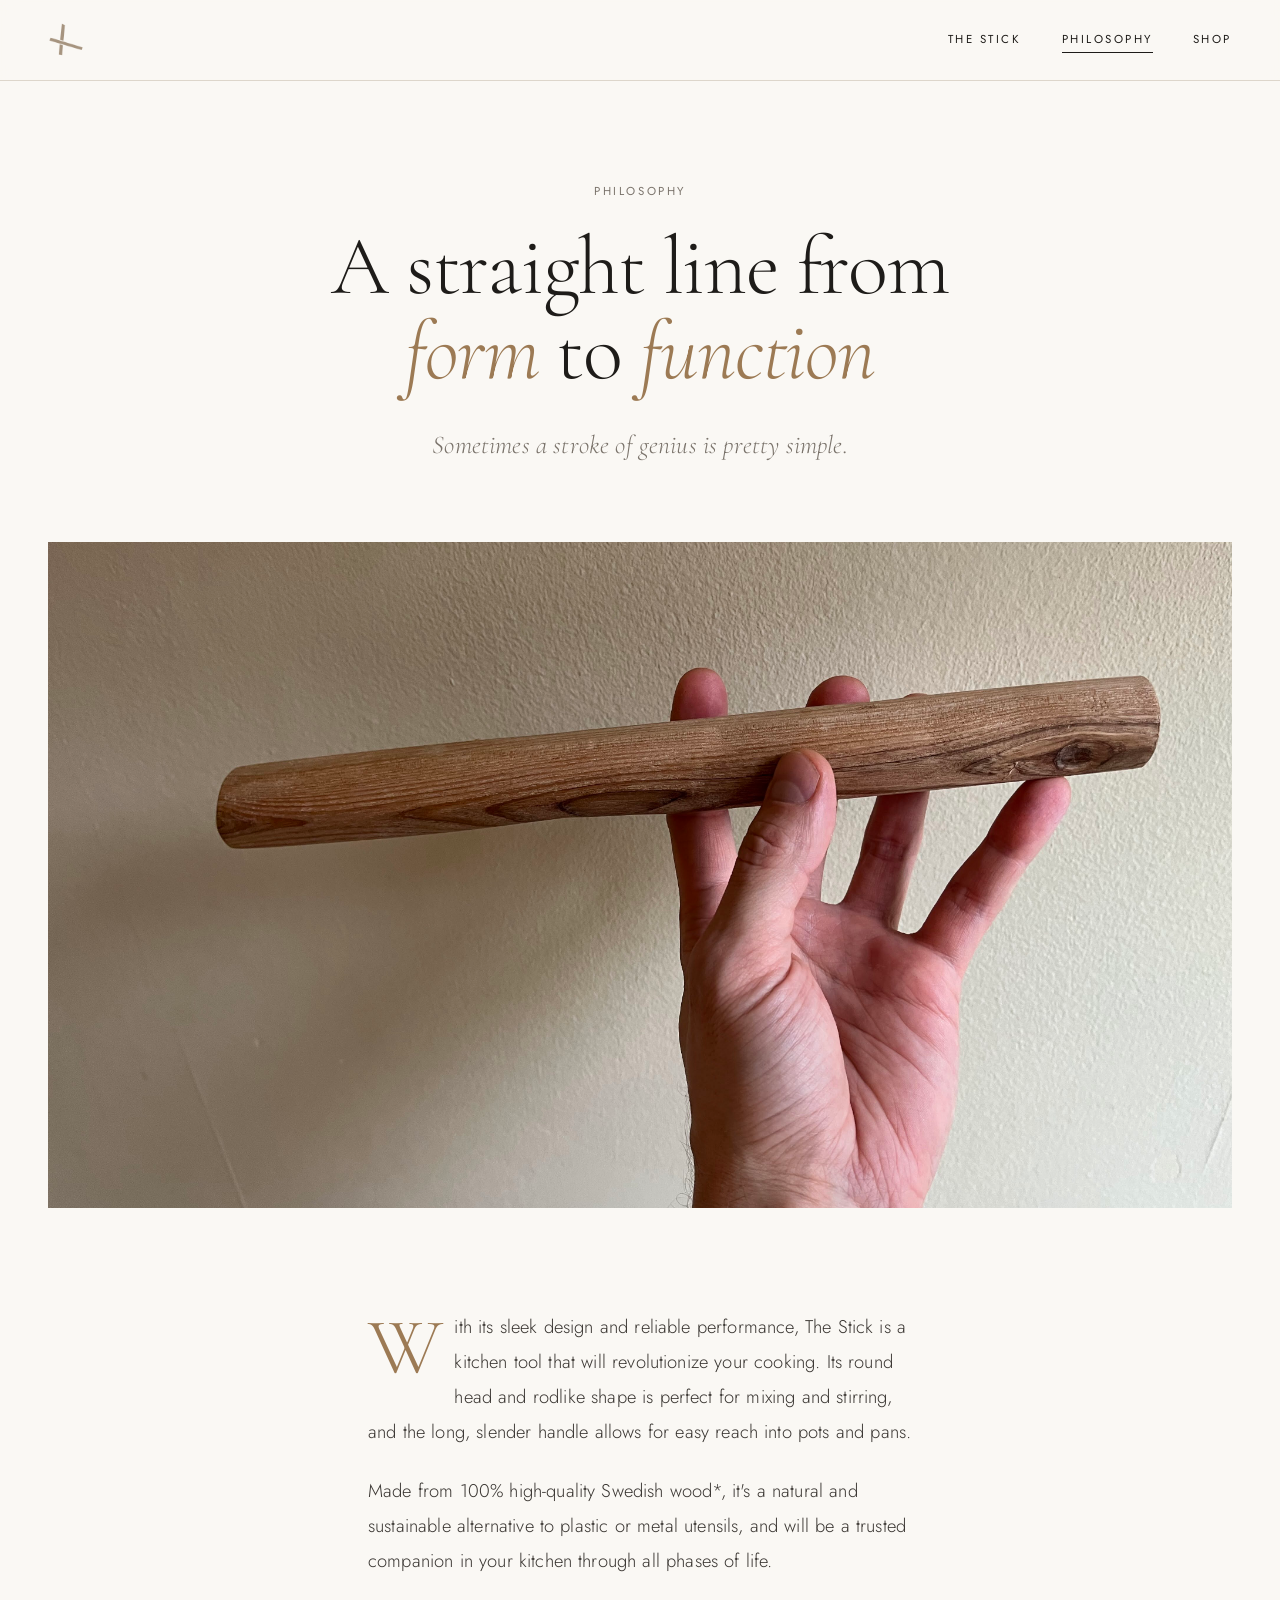
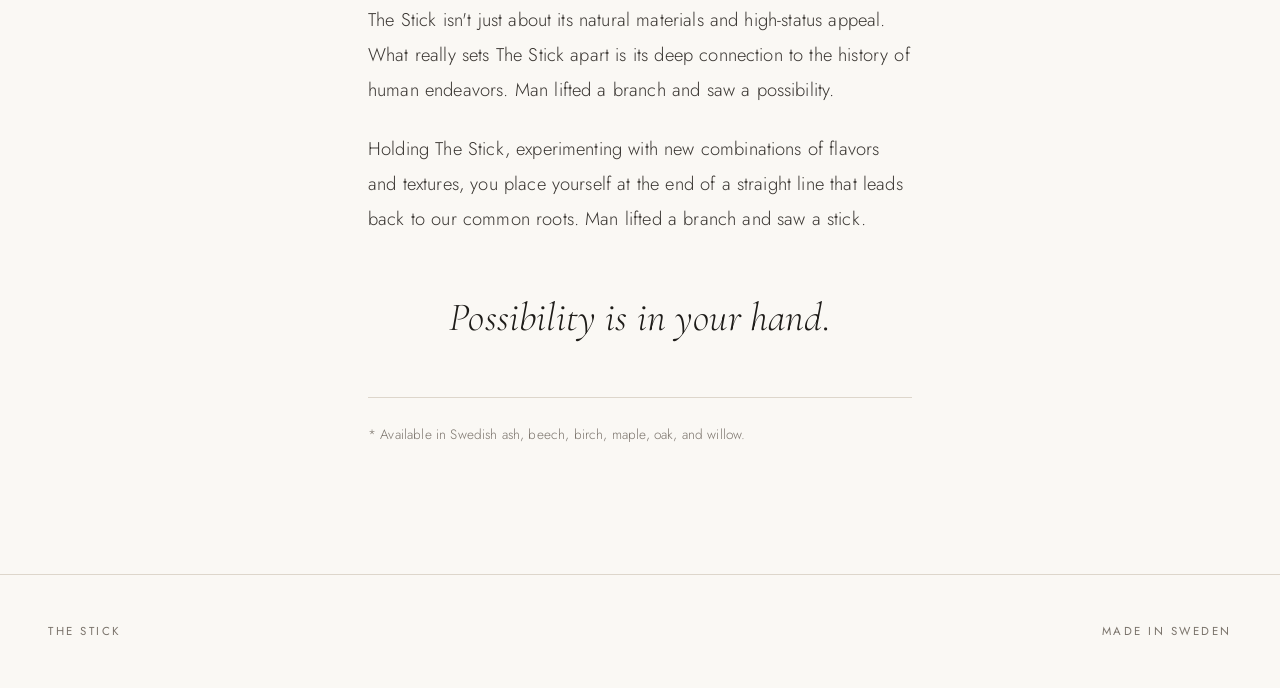
==== philosophy.html @ 69c65712 "Update" ====
<!DOCTYPE html>
<html lang="en">

<head>
    <meta charset="utf-8">
    <title>The Stick - Philosophy</title>
    <link rel="preconnect" href="https://fonts.googleapis.com">
    <link rel="preconnect" href="https://fonts.gstatic.com" crossorigin>
    <link rel="stylesheet"
        href="https://fonts.googleapis.com/css2?family=Cormorant+Garamond:ital,wght@0,300;0,400;1,300;1,400&family=Jost:wght@300;400&display=swap">
    <link rel="stylesheet" href="style.css">
    <link rel="icon" type="image/png" href="img/logo.png" />
</head>

<body class="theme">
    <header class="site-header">
        <div class="wrap">
            <a href="index.html">
                <span class="sr-only">The Stick</span>
                <img src="img/logo.png" alt="">
            </a>
            <nav class="site-nav" aria-label="Global">
                <a href="index.html">The Stick</a>
                <a href="philosophy.html" aria-current="page">Philosophy</a>
                <a href="shop.html">Shop</a>
            </nav>
        </div>
    </header>

    <main>
        <header class="wrap article-head">
            <span class="eyebrow">Philosophy</span>
            <h1 class="display">A straight line from <em>form</em> to <em>function</em></h1>
            <p class="lede">Sometimes a stroke of genius is pretty simple.</p>
        </header>

        <div class="wrap">
            <figure class="article-image">
                <img src="img/IMG_1950.jpg" alt="A hand holding The Stick against a warm plaster wall">
            </figure>
        </div>

        <article class="wrap article">
            <p>With its sleek design and reliable performance, The Stick is a kitchen tool that will revolutionize your
                cooking. Its round head and rodlike shape is perfect for mixing and stirring, and the long, slender
                handle
                allows for easy reach into pots and pans.</p>
            <p>Made from 100% high-quality Swedish wood*, it's a natural and sustainable alternative to plastic or metal
                utensils, and will be a trusted companion in your kitchen through all phases of life.</p>
            <p>The Stick isn't just about its natural materials and high-status appeal. What really sets The Stick apart
                is
                its deep connection to the history of human endeavors. Man lifted a branch and saw a possibility.</p>
            <p>Holding The Stick, experimenting with new combinations of flavors and textures, you place yourself at the
                end
                of a straight line that leads back to our common roots. Man lifted a branch and saw a stick.</p>
            <p class="closing">Possibility is in your hand.</p>
            <p class="footnote">* Available in Swedish ash, beech, birch, maple, oak, and willow.</p>
        </article>
    </main>

    <footer class="site-footer">
        <div class="wrap">
            <span>The Stick</span>
            <span>Made in Sweden</span>
        </div>
    </footer>
</body>

</html>
---- style.css ----
/*! tailwindcss v3.1.8 | MIT License | https://tailwindcss.com*/
*,
:after,
:before {
    border: 0 solid #e5e7eb;
    box-sizing: border-box
}

:after,
:before {
    --tw-content: ""
}

html {
    -webkit-text-size-adjust: 100%;
    font-family: Helvetica Neue, Arial, Noto Sans, sans-serif, Apple Color Emoji, Segoe UI Emoji, Segoe UI Symbol, Noto Color Emoji;
    line-height: 1.5;
    -moz-tab-size: 4;
    -o-tab-size: 4;
    tab-size: 4
}

body {
    line-height: inherit;
    margin: 0
}

hr {
    border-top-width: 1px;
    color: inherit;
    height: 0
}

abbr:where([title]) {
    -webkit-text-decoration: underline dotted;
    text-decoration: underline dotted
}

h1,
h2,
h3,
h4,
h5,
h6 {
    font-size: inherit;
    font-weight: inherit
}

a {
    color: inherit;
    text-decoration: inherit
}

b,
strong {
    font-weight: bolder
}

code,
kbd,
pre,
samp {
    font-family: ui-monospace, SFMono-Regular, Menlo, Monaco, Consolas, Liberation Mono, Courier New, monospace;
    font-size: 1em
}

small {
    font-size: 80%
}

sub,
sup {
    font-size: 75%;
    line-height: 0;
    position: relative;
    vertical-align: initial
}

sub {
    bottom: -.25em
}

sup {
    top: -.5em
}

table {
    border-collapse: collapse;
    border-color: inherit;
    text-indent: 0
}

button,
input,
optgroup,
select,
textarea {
    color: inherit;
    font-family: inherit;
    font-size: 100%;
    font-weight: inherit;
    line-height: inherit;
    margin: 0;
    padding: 0
}

button,
select {
    text-transform: none
}

[type=button],
[type=reset],
[type=submit],
button {
    -webkit-appearance: button;
    background-color: initial;
    background-image: none
}

:-moz-focusring {
    outline: auto
}

:-moz-ui-invalid {
    box-shadow: none
}

progress {
    vertical-align: initial
}

::-webkit-inner-spin-button,
::-webkit-outer-spin-button {
    height: auto
}

[type=search] {
    -webkit-appearance: textfield;
    outline-offset: -2px
}

::-webkit-search-decoration {
    -webkit-appearance: none
}

::-webkit-file-upload-button {
    -webkit-appearance: button;
    font: inherit
}

summary {
    display: list-item
}

blockquote,
dd,
dl,
figure,
h1,
h2,
h3,
h4,
h5,
h6,
hr,
p,
pre {
    margin: 0
}

fieldset {
    margin: 0
}

fieldset,
legend {
    padding: 0
}

menu,
ol,
ul {
    list-style: none;
    margin: 0;
    padding: 0
}

textarea {
    resize: vertical
}

input::-moz-placeholder,
textarea::-moz-placeholder {
    color: #9ca3af;
    opacity: 1
}

input::placeholder,
textarea::placeholder {
    color: #9ca3af;
    opacity: 1
}

[role=button],
button {
    cursor: pointer
}

:disabled {
    cursor: default
}

audio,
canvas,
embed,
iframe,
img,
object,
svg,
video {
    display: block;
    vertical-align: middle
}

img,
video {
    height: auto;
    max-width: 100%
}

[multiple],
[type=date],
[type=datetime-local],
[type=email],
[type=month],
[type=number],
[type=password],
[type=search],
[type=tel],
[type=text],
[type=time],
[type=url],
[type=week],
select,
textarea {
    --tw-shadow: 0 0 #0000;
    -webkit-appearance: none;
    -moz-appearance: none;
    appearance: none;
    background-color: #fff;
    border-color: #6b7280;
    border-radius: 0;
    border-width: 1px;
    font-size: 1rem;
    line-height: 1.5rem;
    padding: .5rem .75rem
}

[multiple]:focus,
[type=date]:focus,
[type=datetime-local]:focus,
[type=email]:focus,
[type=month]:focus,
[type=number]:focus,
[type=password]:focus,
[type=search]:focus,
[type=tel]:focus,
[type=text]:focus,
[type=time]:focus,
[type=url]:focus,
[type=week]:focus,
select:focus,
textarea:focus {
    --tw-ring-inset: var(--tw-empty,
            /*!*/
            /*!*/
        );
    --tw-ring-offset-width: 0px;
    --tw-ring-offset-color: #fff;
    --tw-ring-color: #2563eb;
    --tw-ring-offset-shadow: var(--tw-ring-inset) 0 0 0 var(--tw-ring-offset-width) var(--tw-ring-offset-color);
    --tw-ring-shadow: var(--tw-ring-inset) 0 0 0 calc(1px + var(--tw-ring-offset-width)) var(--tw-ring-color);
    border-color: #2563eb;
    box-shadow: var(--tw-ring-offset-shadow), var(--tw-ring-shadow), var(--tw-shadow);
    outline: 2px solid transparent;
    outline-offset: 2px
}

input::-moz-placeholder,
textarea::-moz-placeholder {
    color: #6b7280;
    opacity: 1
}

input::placeholder,
textarea::placeholder {
    color: #6b7280;
    opacity: 1
}

::-webkit-datetime-edit-fields-wrapper {
    padding: 0
}

::-webkit-date-and-time-value {
    min-height: 1.5em
}

::-webkit-datetime-edit,
::-webkit-datetime-edit-day-field,
::-webkit-datetime-edit-hour-field,
::-webkit-datetime-edit-meridiem-field,
::-webkit-datetime-edit-millisecond-field,
::-webkit-datetime-edit-minute-field,
::-webkit-datetime-edit-month-field,
::-webkit-datetime-edit-second-field,
::-webkit-datetime-edit-year-field {
    padding-bottom: 0;
    padding-top: 0
}

select {
    color-adjust: exact;
    background-image: url("data:image/svg+xml;charset=utf-8,%3Csvg xmlns='http://www.w3.org/2000/svg' fill='none' viewBox='0 0 20 20'%3E%3Cpath stroke='%236b7280' stroke-linecap='round' stroke-linejoin='round' stroke-width='1.5' d='m6 8 4 4 4-4'/%3E%3C/svg%3E");
    background-position: right .5rem center;
    background-repeat: no-repeat;
    background-size: 1.5em 1.5em;
    padding-right: 2.5rem;
    -webkit-print-color-adjust: exact;
    print-color-adjust: exact
}

[multiple] {
    color-adjust: unset;
    background-image: none;
    background-position: 0 0;
    background-repeat: unset;
    background-size: initial;
    padding-right: .75rem;
    -webkit-print-color-adjust: unset;
    print-color-adjust: unset
}

[type=checkbox],
[type=radio] {
    color-adjust: exact;
    --tw-shadow: 0 0 #0000;
    -webkit-appearance: none;
    -moz-appearance: none;
    appearance: none;
    background-color: #fff;
    background-origin: border-box;
    border-color: #6b7280;
    border-width: 1px;
    color: #2563eb;
    display: inline-block;
    flex-shrink: 0;
    height: 1rem;
    padding: 0;
    -webkit-print-color-adjust: exact;
    print-color-adjust: exact;
    -webkit-user-select: none;
    -moz-user-select: none;
    user-select: none;
    vertical-align: middle;
    width: 1rem
}

[type=checkbox] {
    border-radius: 0
}

[type=radio] {
    border-radius: 100%
}

[type=checkbox]:focus,
[type=radio]:focus {
    --tw-ring-inset: var(--tw-empty,
            /*!*/
            /*!*/
        );
    --tw-ring-offset-width: 2px;
    --tw-ring-offset-color: #fff;
    --tw-ring-color: #2563eb;
    --tw-ring-offset-shadow: var(--tw-ring-inset) 0 0 0 var(--tw-ring-offset-width) var(--tw-ring-offset-color);
    --tw-ring-shadow: var(--tw-ring-inset) 0 0 0 calc(2px + var(--tw-ring-offset-width)) var(--tw-ring-color);
    box-shadow: var(--tw-ring-offset-shadow), var(--tw-ring-shadow), var(--tw-shadow);
    outline: 2px solid transparent;
    outline-offset: 2px
}

[type=checkbox]:checked,
[type=radio]:checked {
    background-color: currentColor;
    background-position: 50%;
    background-repeat: no-repeat;
    background-size: 100% 100%;
    border-color: transparent
}

[type=checkbox]:checked {
    background-image: url("data:image/svg+xml;charset=utf-8,%3Csvg viewBox='0 0 16 16' fill='%23fff' xmlns='http://www.w3.org/2000/svg'%3E%3Cpath d='M12.207 4.793a1 1 0 0 1 0 1.414l-5 5a1 1 0 0 1-1.414 0l-2-2a1 1 0 0 1 1.414-1.414L6.5 9.086l4.293-4.293a1 1 0 0 1 1.414 0z'/%3E%3C/svg%3E")
}

[type=radio]:checked {
    background-image: url("data:image/svg+xml;charset=utf-8,%3Csvg viewBox='0 0 16 16' fill='%23fff' xmlns='http://www.w3.org/2000/svg'%3E%3Ccircle cx='8' cy='8' r='3'/%3E%3C/svg%3E")
}

[type=checkbox]:checked:focus,
[type=checkbox]:checked:hover,
[type=checkbox]:indeterminate,
[type=radio]:checked:focus,
[type=radio]:checked:hover {
    background-color: currentColor;
    border-color: transparent
}

[type=checkbox]:indeterminate {
    background-image: url("data:image/svg+xml;charset=utf-8,%3Csvg xmlns='http://www.w3.org/2000/svg' fill='none' viewBox='0 0 16 16'%3E%3Cpath stroke='%23fff' stroke-linecap='round' stroke-linejoin='round' stroke-width='2' d='M4 8h8'/%3E%3C/svg%3E");
    background-position: 50%;
    background-repeat: no-repeat;
    background-size: 100% 100%
}

[type=checkbox]:indeterminate:focus,
[type=checkbox]:indeterminate:hover {
    background-color: currentColor;
    border-color: transparent
}

[type=file] {
    background: unset;
    border-color: inherit;
    border-radius: 0;
    border-width: 0;
    font-size: unset;
    line-height: inherit;
    padding: 0
}

[type=file]:focus {
    outline: 1px solid ButtonText;
    outline: 1px auto -webkit-focus-ring-color
}

*,
:after,
:before {
    --tw-border-spacing-x: 0;
    --tw-border-spacing-y: 0;
    --tw-translate-x: 0;
    --tw-translate-y: 0;
    --tw-rotate: 0;
    --tw-skew-x: 0;
    --tw-skew-y: 0;
    --tw-scale-x: 1;
    --tw-scale-y: 1;
    --tw-pan-x: ;
    --tw-pan-y: ;
    --tw-pinch-zoom: ;
    --tw-scroll-snap-strictness: proximity;
    --tw-ordinal: ;
    --tw-slashed-zero: ;
    --tw-numeric-figure: ;
    --tw-numeric-spacing: ;
    --tw-numeric-fraction: ;
    --tw-ring-inset: ;
    --tw-ring-offset-width: 0px;
    --tw-ring-offset-color: #fff;
    --tw-ring-color: rgba(59, 130, 246, .5);
    --tw-ring-offset-shadow: 0 0 #0000;
    --tw-ring-shadow: 0 0 #0000;
    --tw-shadow: 0 0 #0000;
    --tw-shadow-colored: 0 0 #0000;
    --tw-blur: ;
    --tw-brightness: ;
    --tw-contrast: ;
    --tw-grayscale: ;
    --tw-hue-rotate: ;
    --tw-invert: ;
    --tw-saturate: ;
    --tw-sepia: ;
    --tw-drop-shadow: ;
    --tw-backdrop-blur: ;
    --tw-backdrop-brightness: ;
    --tw-backdrop-contrast: ;
    --tw-backdrop-grayscale: ;
    --tw-backdrop-hue-rotate: ;
    --tw-backdrop-invert: ;
    --tw-backdrop-opacity: ;
    --tw-backdrop-saturate: ;
    --tw-backdrop-sepia:
}

::-webkit-backdrop {
    --tw-border-spacing-x: 0;
    --tw-border-spacing-y: 0;
    --tw-translate-x: 0;
    --tw-translate-y: 0;
    --tw-rotate: 0;
    --tw-skew-x: 0;
    --tw-skew-y: 0;
    --tw-scale-x: 1;
    --tw-scale-y: 1;
    --tw-pan-x: ;
    --tw-pan-y: ;
    --tw-pinch-zoom: ;
    --tw-scroll-snap-strictness: proximity;
    --tw-ordinal: ;
    --tw-slashed-zero: ;
    --tw-numeric-figure: ;
    --tw-numeric-spacing: ;
    --tw-numeric-fraction: ;
    --tw-ring-inset: ;
    --tw-ring-offset-width: 0px;
    --tw-ring-offset-color: #fff;
    --tw-ring-color: rgba(59, 130, 246, .5);
    --tw-ring-offset-shadow: 0 0 #0000;
    --tw-ring-shadow: 0 0 #0000;
    --tw-shadow: 0 0 #0000;
    --tw-shadow-colored: 0 0 #0000;
    --tw-blur: ;
    --tw-brightness: ;
    --tw-contrast: ;
    --tw-grayscale: ;
    --tw-hue-rotate: ;
    --tw-invert: ;
    --tw-saturate: ;
    --tw-sepia: ;
    --tw-drop-shadow: ;
    --tw-backdrop-blur: ;
    --tw-backdrop-brightness: ;
    --tw-backdrop-contrast: ;
    --tw-backdrop-grayscale: ;
    --tw-backdrop-hue-rotate: ;
    --tw-backdrop-invert: ;
    --tw-backdrop-opacity: ;
    --tw-backdrop-saturate: ;
    --tw-backdrop-sepia:
}

::backdrop {
    --tw-border-spacing-x: 0;
    --tw-border-spacing-y: 0;
    --tw-translate-x: 0;
    --tw-translate-y: 0;
    --tw-rotate: 0;
    --tw-skew-x: 0;
    --tw-skew-y: 0;
    --tw-scale-x: 1;
    --tw-scale-y: 1;
    --tw-pan-x: ;
    --tw-pan-y: ;
    --tw-pinch-zoom: ;
    --tw-scroll-snap-strictness: proximity;
    --tw-ordinal: ;
    --tw-slashed-zero: ;
    --tw-numeric-figure: ;
    --tw-numeric-spacing: ;
    --tw-numeric-fraction: ;
    --tw-ring-inset: ;
    --tw-ring-offset-width: 0px;
    --tw-ring-offset-color: #fff;
    --tw-ring-color: rgba(59, 130, 246, .5);
    --tw-ring-offset-shadow: 0 0 #0000;
    --tw-ring-shadow: 0 0 #0000;
    --tw-shadow: 0 0 #0000;
    --tw-shadow-colored: 0 0 #0000;
    --tw-blur: ;
    --tw-brightness: ;
    --tw-contrast: ;
    --tw-grayscale: ;
    --tw-hue-rotate: ;
    --tw-invert: ;
    --tw-saturate: ;
    --tw-sepia: ;
    --tw-drop-shadow: ;
    --tw-backdrop-blur: ;
    --tw-backdrop-brightness: ;
    --tw-backdrop-contrast: ;
    --tw-backdrop-grayscale: ;
    --tw-backdrop-hue-rotate: ;
    --tw-backdrop-invert: ;
    --tw-backdrop-opacity: ;
    --tw-backdrop-saturate: ;
    --tw-backdrop-sepia:
}

.container {
    width: 100%
}

@media (min-width:640px) {
    .container {
        max-width: 640px
    }
}

@media (min-width:768px) {
    .container {
        max-width: 768px
    }
}

@media (min-width:1024px) {
    .container {
        max-width: 1024px
    }
}

@media (min-width:1280px) {
    .container {
        max-width: 1280px
    }
}

@media (min-width:1536px) {
    .container {
        max-width: 1536px
    }
}

.sr-only {
    clip: rect(0, 0, 0, 0);
    border-width: 0;
    height: 1px;
    margin: -1px;
    overflow: hidden;
    padding: 0;
    position: absolute;
    white-space: nowrap;
    width: 1px
}

.static {
    position: static
}

.fixed {
    position: fixed
}

.absolute {
    position: absolute
}

.relative {
    position: relative
}

.inset-0 {
    bottom: 0;
    left: 0;
    right: 0;
    top: 0
}

.top-6 {
    top: 1.5rem
}

.right-5 {
    right: 1.25rem
}

.top-2 {
    top: .5rem
}

.right-2 {
    right: .5rem
}

.right-1 {
    right: .25rem
}

.top-0 {
    top: 0
}

.-left-4 {
    left: -1rem
}

.-right-4 {
    right: -1rem
}

.z-50 {
    z-index: 50
}

.-m-3 {
    margin: -.75rem
}

.-my-4 {
    margin-bottom: -1rem;
    margin-top: -1rem
}

.mx-auto {
    margin-left: auto;
    margin-right: auto
}

.mt-2 {
    margin-top: .5rem
}

.ml-6 {
    margin-left: 1.5rem
}

.mb-4 {
    margin-bottom: 1rem
}

.mt-10 {
    margin-top: 2.5rem
}

.ml-2 {
    margin-left: .5rem
}

.mt-1 {
    margin-top: .25rem
}

.mt-3 {
    margin-top: .75rem
}

.mt-0\.5 {
    margin-top: .125rem
}

.mt-0 {
    margin-top: 0
}

.mt-11 {
    margin-top: 2.75rem
}

.ml-4 {
    margin-left: 1rem
}

.mt-14 {
    margin-top: 3.5rem
}

.mt-16 {
    margin-top: 4rem
}

.ml-1 {
    margin-left: .25rem
}

.ml-10 {
    margin-left: 2.5rem
}

.mt-4 {
    margin-top: 1rem
}

.mt-12 {
    margin-top: 3rem
}

.-mb-16 {
    margin-bottom: -4rem
}

.block {
    display: block
}

.inline {
    display: inline
}

.flex {
    display: flex
}

.table {
    display: table
}

.contents {
    display: contents
}

.hidden {
    display: none
}

.h-5 {
    height: 1.25rem
}

.h-4 {
    height: 1rem
}

.h-full {
    height: 100%
}

.h-3 {
    height: .75rem
}

.h-6 {
    height: 1.5rem
}

.h-8 {
    height: 2rem
}

.min-h-full {
    min-height: 100%
}

.min-h-\[6rem\] {
    min-height: 6rem
}

.min-h-screen {
    min-height: 100vh
}

.w-full {
    width: 100%
}

.w-5 {
    width: 1.25rem
}

.w-80 {
    width: 20rem
}

.w-4 {
    width: 1rem
}

.w-\[40rem\] {
    width: 40rem
}

.w-14 {
    width: 3.5rem
}

.w-1\/4 {
    width: 25%
}

.w-3 {
    width: .75rem
}

.w-auto {
    width: auto
}

.min-w-0 {
    min-width: 0
}

.max-w-3xl {
    max-width: 48rem
}

.max-w-2xl {
    max-width: 42rem
}

.max-w-7xl {
    max-width: 80rem
}

.max-w-md {
    max-width: 28rem
}

.flex-none {
    flex: none
}

.flex-1 {
    flex: 1 1 0%
}

.translate-y-4 {
    --tw-translate-y: 1rem
}

.translate-y-0,
.translate-y-4 {
    transform: translate(var(--tw-translate-x), var(--tw-translate-y)) rotate(var(--tw-rotate)) skewX(var(--tw-skew-x)) skewY(var(--tw-skew-y)) scaleX(var(--tw-scale-x)) scaleY(var(--tw-scale-y))
}

.translate-y-0 {
    --tw-translate-y: 0px
}

.transform {
    transform: translate(var(--tw-translate-x), var(--tw-translate-y)) rotate(var(--tw-rotate)) skewX(var(--tw-skew-x)) skewY(var(--tw-skew-y)) scaleX(var(--tw-scale-x)) scaleY(var(--tw-scale-y))
}

@-webkit-keyframes spin {
    to {
        transform: rotate(1turn)
    }
}

@keyframes spin {
    to {
        transform: rotate(1turn)
    }
}

.animate-spin {
    -webkit-animation: spin 1s linear infinite;
    animation: spin 1s linear infinite
}

.flex-col {
    flex-direction: column
}

.items-center {
    align-items: center
}

.justify-center {
    justify-content: center
}

.justify-between {
    justify-content: space-between
}

.gap-5 {
    gap: 1.25rem
}

.gap-1\.5 {
    gap: .375rem
}

.gap-1 {
    gap: .25rem
}

.gap-6 {
    gap: 1.5rem
}

.gap-4 {
    gap: 1rem
}

.gap-3 {
    gap: .75rem
}

.gap-2 {
    gap: .5rem
}

.space-y-8>:not([hidden])~:not([hidden]) {
    --tw-space-y-reverse: 0;
    margin-bottom: calc(2rem*var(--tw-space-y-reverse));
    margin-top: calc(2rem*(1 - var(--tw-space-y-reverse)))
}

.space-x-8>:not([hidden])~:not([hidden]) {
    --tw-space-x-reverse: 0;
    margin-left: calc(2rem*(1 - var(--tw-space-x-reverse)));
    margin-right: calc(2rem*var(--tw-space-x-reverse))
}

.divide-y>:not([hidden])~:not([hidden]) {
    --tw-divide-y-reverse: 0;
    border-bottom-width: calc(1px*var(--tw-divide-y-reverse));
    border-top-width: calc(1px*(1 - var(--tw-divide-y-reverse)))
}

.divide-zinc-100>:not([hidden])~:not([hidden]) {
    --tw-divide-opacity: 1;
    border-color: rgb(244 244 245/var(--tw-divide-opacity))
}

.overflow-hidden {
    overflow: hidden
}

.overflow-y-auto {
    overflow-y: auto
}

.whitespace-nowrap {
    white-space: nowrap
}

.rounded-2xl {
    border-radius: 1rem
}

.rounded-lg {
    border-radius: .5rem
}

.rounded {
    border-radius: .25rem
}

.rounded-md {
    border-radius: .375rem
}

.rounded-full {
    border-radius: 9999px
}

.border {
    border-width: 1px
}

.border-0 {
    border-width: 0
}

.border-t {
    border-top-width: 1px
}

.border-b {
    border-bottom-width: 1px
}

.border-zinc-300 {
    --tw-border-opacity: 1;
    border-color: rgb(212 212 216/var(--tw-border-opacity))
}

.border-gray-300 {
    --tw-border-opacity: 1;
    border-color: rgb(209 213 219/var(--tw-border-opacity))
}

.border-rose-400 {
    --tw-border-opacity: 1;
    border-color: rgb(251 113 133/var(--tw-border-opacity))
}

.border-zinc-200 {
    --tw-border-opacity: 1;
    border-color: rgb(228 228 231/var(--tw-border-opacity))
}

.border-zinc-100 {
    --tw-border-opacity: 1;
    border-color: rgb(244 244 245/var(--tw-border-opacity))
}

.bg-zinc-50\/90 {
    background-color: hsla(0, 0%, 98%, .9)
}

.bg-white {
    --tw-bg-opacity: 1;
    background-color: rgb(255 255 255/var(--tw-bg-opacity))
}

.bg-emerald-50 {
    --tw-bg-opacity: 1;
    background-color: rgb(215 203 205/var(--tw-bg-opacity))
}

.bg-rose-50 {
    --tw-bg-opacity: 1;
    background-color: rgb(235 220 220/var(--tw-bg-opacity))
}

.bg-rose-50 {
    --tw-bg-opacity: 1;
    background-color: rgb(245 230 230/var(--tw-bg-opacity))
}

.bg-zinc-900 {
    --tw-bg-opacity: 1;
    background-color: rgb(24 24 27/var(--tw-bg-opacity))
}

.bg-brand\/5 {
    background-color: rgba(253, 79, 0, .05)
}

.bg-gray-900 {
    --tw-bg-opacity: 1;
    background-color: rgb(17 24 39/var(--tw-bg-opacity))
}

.bg-indigo-500 {
    --tw-bg-opacity: 1;
    background-color: rgb(99 102 241/var(--tw-bg-opacity))
}

.fill-cyan-900 {
    fill: #164e63
}

.fill-rose-900 {
    fill: #881337
}

.fill-rose-500 {
    fill: #f43f5e
}

.stroke-current {
    stroke: currentColor
}

.p-4 {
    padding: 1rem
}

.p-14 {
    padding: 3.5rem
}

.p-3 {
    padding: .75rem
}

.p-2 {
    padding: .5rem
}

.p-0 {
    padding: 0
}

.py-2 {
    padding-bottom: .5rem;
    padding-top: .5rem
}

.px-3 {
    padding-left: .75rem;
    padding-right: .75rem
}

.py-\[7px\] {
    padding-bottom: 7px;
    padding-top: 7px
}

.px-\[11px\] {
    padding-left: 11px;
    padding-right: 11px
}

.px-4 {
    padding-left: 1rem;
    padding-right: 1rem
}

.py-4 {
    padding-bottom: 1rem;
    padding-top: 1rem
}

.py-3 {
    padding-bottom: .75rem;
    padding-top: .75rem
}

.px-2 {
    padding-left: .5rem;
    padding-right: .5rem
}

.py-10 {
    padding-bottom: 2.5rem;
    padding-top: 2.5rem
}

.pb-4 {
    padding-bottom: 1rem
}

.pr-6 {
    padding-right: 1.5rem
}

.pt-6 {
    padding-top: 1.5rem
}

.pt-10 {
    padding-top: 2.5rem
}

.text-left {
    text-align: left
}

.text-right {
    text-align: right
}

.text-lg {
    font-size: 1.125rem;
    line-height: 1.75rem
}

.text-sm {
    font-size: .875rem;
    line-height: 1.25rem
}

.text-\[0\.8125rem\] {
    font-size: .8125rem
}

.text-base {
    font-size: 1rem;
    line-height: 1.5rem
}

.text-4xl {
    font-size: 2.25rem;
    line-height: 2.5rem
}

.font-semibold {
    font-weight: 600
}

.font-normal {
    font-weight: 400
}

.font-medium {
    font-weight: 500
}

.font-bold {
    font-weight: 700
}

.leading-8 {
    line-height: 2rem
}

.leading-6 {
    line-height: 1.5rem
}

.leading-5 {
    line-height: 1.25rem
}

.tracking-tight {
    letter-spacing: -.025em
}

.text-zinc-800 {
    --tw-text-opacity: 1;
    color: rgb(39 39 42/var(--tw-text-opacity))
}

.text-zinc-600 {
    --tw-text-opacity: 1;
    color: rgb(82 82 91/var(--tw-text-opacity))
}

.text-zinc-900 {
    --tw-text-opacity: 1;
    color: rgb(24 24 27/var(--tw-text-opacity))
}

.text-emerald-800 {
    --tw-text-opacity: 1;
    color: rgb(6 95 70/var(--tw-text-opacity))
}

.text-rose-900 {
    --tw-text-opacity: 1;
    color: rgb(136 19 55/var(--tw-text-opacity))
}

.text-white {
    --tw-text-opacity: 1;
    color: rgb(255 255 255/var(--tw-text-opacity))
}

.text-rose-600 {
    --tw-text-opacity: 1;
    color: rgb(225 29 72/var(--tw-text-opacity))
}

.text-zinc-500 {
    --tw-text-opacity: 1;
    color: rgb(143 143 162/var(--tw-text-opacity))
}

.text-zinc-700 {
    --tw-text-opacity: 1;
    color: rgb(63 63 70/var(--tw-text-opacity))
}

.text-brand {
    --tw-text-opacity: 1;
    color: rgb(253 79 0/var(--tw-text-opacity))
}

.text-gray-500 {
    --tw-text-opacity: 1;
    color: rgb(107 114 128/var(--tw-text-opacity))
}

.text-indigo-400 {
    --tw-text-opacity: 1;
    color: rgb(129 140 248/var(--tw-text-opacity))
}

.text-gray-300 {
    --tw-text-opacity: 1;
    color: rgb(209 213 219/var(--tw-text-opacity))
}

.text-gray-900 {
    --tw-text-opacity: 1;
    color: rgb(17 24 39/var(--tw-text-opacity))
}

.placeholder-gray-500::-moz-placeholder {
    --tw-placeholder-opacity: 1;
    color: rgb(107 114 128/var(--tw-placeholder-opacity))
}

.placeholder-gray-500::placeholder {
    --tw-placeholder-opacity: 1;
    color: rgb(107 114 128/var(--tw-placeholder-opacity))
}

.opacity-20 {
    opacity: .2
}

.opacity-40 {
    opacity: .4
}

.opacity-0 {
    opacity: 0
}

.opacity-100 {
    opacity: 1
}

.shadow-lg {
    --tw-shadow: 0 10px 15px -3px rgba(0, 0, 0, .1), 0 4px 6px -4px rgba(0, 0, 0, .1);
    --tw-shadow-colored: 0 10px 15px -3px var(--tw-shadow-color), 0 4px 6px -4px var(--tw-shadow-color)
}

.shadow-lg,
.shadow-md {
    box-shadow: var(--tw-ring-offset-shadow, 0 0 #0000), var(--tw-ring-shadow, 0 0 #0000), var(--tw-shadow)
}

.shadow-md {
    --tw-shadow: 0 4px 6px -1px rgba(0, 0, 0, .1), 0 2px 4px -2px rgba(0, 0, 0, .1);
    --tw-shadow-colored: 0 4px 6px -1px var(--tw-shadow-color), 0 2px 4px -2px var(--tw-shadow-color)
}

.shadow-sm {
    --tw-shadow: 0 1px 2px 0 rgba(0, 0, 0, .05);
    --tw-shadow-colored: 0 1px 2px 0 var(--tw-shadow-color)
}

.shadow,
.shadow-sm {
    box-shadow: var(--tw-ring-offset-shadow, 0 0 #0000), var(--tw-ring-shadow, 0 0 #0000), var(--tw-shadow)
}

.shadow {
    --tw-shadow: 0 1px 3px 0 rgba(0, 0, 0, .1), 0 1px 2px -1px rgba(0, 0, 0, .1);
    --tw-shadow-colored: 0 1px 3px 0 var(--tw-shadow-color), 0 1px 2px -1px var(--tw-shadow-color)
}

.shadow-zinc-700\/10 {
    --tw-shadow-color: rgba(63, 63, 70, .1);
    --tw-shadow: var(--tw-shadow-colored)
}

.shadow-zinc-900\/5 {
    --tw-shadow-color: rgba(24, 24, 27, .05);
    --tw-shadow: var(--tw-shadow-colored)
}

.ring-1 {
    --tw-ring-offset-shadow: var(--tw-ring-inset) 0 0 0 var(--tw-ring-offset-width) var(--tw-ring-offset-color);
    --tw-ring-shadow: var(--tw-ring-inset) 0 0 0 calc(1px + var(--tw-ring-offset-width)) var(--tw-ring-color);
    box-shadow: var(--tw-ring-offset-shadow), var(--tw-ring-shadow), var(--tw-shadow, 0 0 #0000)
}

.ring-zinc-700\/10 {
    --tw-ring-color: rgba(63, 63, 70, .1)
}

.ring-emerald-500 {
    --tw-ring-opacity: 1;
    --tw-ring-color: rgb(16 185 129/var(--tw-ring-opacity))
}

.ring-rose-500 {
    --tw-ring-opacity: 1;
    --tw-ring-color: rgb(244 63 94/var(--tw-ring-opacity))
}

.filter {
    filter: var(--tw-blur) var(--tw-brightness) var(--tw-contrast) var(--tw-grayscale) var(--tw-hue-rotate) var(--tw-invert) var(--tw-saturate) var(--tw-sepia) var(--tw-drop-shadow)
}

.transition-opacity {
    transition-duration: .15s;
    transition-property: opacity;
    transition-timing-function: cubic-bezier(.4, 0, .2, 1)
}

.transition {
    transition-duration: .15s;
    transition-property: color, background-color, border-color, fill, stroke, opacity, box-shadow, transform, filter, -webkit-text-decoration-color, -webkit-backdrop-filter;
    transition-property: color, background-color, border-color, text-decoration-color, fill, stroke, opacity, box-shadow, transform, filter, backdrop-filter;
    transition-property: color, background-color, border-color, text-decoration-color, fill, stroke, opacity, box-shadow, transform, filter, backdrop-filter, -webkit-text-decoration-color, -webkit-backdrop-filter;
    transition-timing-function: cubic-bezier(.4, 0, .2, 1)
}

.transition-all {
    transition-duration: .15s;
    transition-property: all;
    transition-timing-function: cubic-bezier(.4, 0, .2, 1)
}

.duration-300 {
    transition-duration: .3s
}

.duration-200 {
    transition-duration: .2s
}

.ease-out {
    transition-timing-function: cubic-bezier(0, 0, .2, 1)
}

.ease-in {
    transition-timing-function: cubic-bezier(.4, 0, 1, 1)
}

.hover\:cursor-pointer:hover {
    cursor: pointer
}

.hover\:bg-zinc-700:hover {
    --tw-bg-opacity: 1;
    background-color: rgb(63 63 70/var(--tw-bg-opacity))
}

.hover\:bg-zinc-50:hover {
    --tw-bg-opacity: 1;
    background-color: rgb(250 250 250/var(--tw-bg-opacity))
}

.hover\:bg-indigo-600:hover {
    --tw-bg-opacity: 1;
    background-color: rgb(179 110 129/var(--tw-bg-opacity))
}

.hover\:text-zinc-700:hover {
    --tw-text-opacity: 1;
    color: rgb(63 63 70/var(--tw-text-opacity))
}

.hover\:text-gray-300:hover {
    --tw-text-opacity: 1;
    color: rgb(209 213 219/var(--tw-text-opacity))
}

.hover\:opacity-40:hover {
    opacity: .4
}

.focus\:border-zinc-500:focus {
    --tw-border-opacity: 1;
    border-color: rgb(113 113 122/var(--tw-border-opacity))
}

.focus\:border-zinc-400:focus {
    --tw-border-opacity: 1;
    border-color: rgb(161 161 170/var(--tw-border-opacity))
}

.focus\:border-rose-400:focus {
    --tw-border-opacity: 1;
    border-color: rgb(251 113 133/var(--tw-border-opacity))
}

.focus\:outline-none:focus {
    outline: 2px solid transparent;
    outline-offset: 2px
}

.focus\:ring-4:focus {
    --tw-ring-offset-shadow: var(--tw-ring-inset) 0 0 0 var(--tw-ring-offset-width) var(--tw-ring-offset-color);
    --tw-ring-shadow: var(--tw-ring-inset) 0 0 0 calc(4px + var(--tw-ring-offset-width)) var(--tw-ring-color)
}

.focus\:ring-2:focus,
.focus\:ring-4:focus {
    box-shadow: var(--tw-ring-offset-shadow), var(--tw-ring-shadow), var(--tw-shadow, 0 0 #0000)
}

.focus\:ring-2:focus {
    --tw-ring-offset-shadow: var(--tw-ring-inset) 0 0 0 var(--tw-ring-offset-width) var(--tw-ring-offset-color);
    --tw-ring-shadow: var(--tw-ring-inset) 0 0 0 calc(2px + var(--tw-ring-offset-width)) var(--tw-ring-color)
}

.focus\:ring-zinc-900:focus {
    --tw-ring-opacity: 1;
    --tw-ring-color: rgb(24 24 27/var(--tw-ring-opacity))
}

.focus\:ring-zinc-500:focus {
    --tw-ring-opacity: 1;
    --tw-ring-color: rgb(113 113 122/var(--tw-ring-opacity))
}

.focus\:ring-zinc-800\/5:focus {
    --tw-ring-color: rgba(39, 39, 42, .05)
}

.focus\:ring-rose-400\/10:focus {
    --tw-ring-color: rgba(251, 113, 133, .1)
}

.focus\:ring-indigo-300:focus {
    --tw-ring-opacity: 1;
    --tw-ring-color: rgb(165 180 252/var(--tw-ring-opacity))
}

.focus\:ring-offset-2:focus {
    --tw-ring-offset-width: 2px
}

.focus\:ring-offset-gray-900:focus {
    --tw-ring-offset-color: #111827
}

.active\:text-white\/80:active {
    color: hsla(0, 0%, 100%, .8)
}

.group:hover .group-hover\:bg-zinc-50 {
    --tw-bg-opacity: 1;
    background-color: rgb(250 250 250/var(--tw-bg-opacity))
}

.group:hover .group-hover\:opacity-70 {
    opacity: .7
}

.phx-no-feedback.phx-no-feedback\:hidden {
    display: none
}

.phx-no-feedback.phx-no-feedback\:border-zinc-300 {
    --tw-border-opacity: 1;
    border-color: rgb(212 212 216/var(--tw-border-opacity))
}

.phx-no-feedback.phx-no-feedback\:focus\:border-zinc-400:focus {
    --tw-border-opacity: 1;
    border-color: rgb(161 161 170/var(--tw-border-opacity))
}

.phx-no-feedback.phx-no-feedback\:focus\:ring-zinc-800\/5:focus {
    --tw-ring-color: rgba(39, 39, 42, .05)
}

.phx-no-feedback .phx-no-feedback\:hidden {
    display: none
}

.phx-no-feedback .phx-no-feedback\:border-zinc-300 {
    --tw-border-opacity: 1;
    border-color: rgb(212 212 216/var(--tw-border-opacity))
}

.phx-no-feedback .phx-no-feedback\:focus\:border-zinc-400:focus {
    --tw-border-opacity: 1;
    border-color: rgb(161 161 170/var(--tw-border-opacity))
}

.phx-no-feedback .phx-no-feedback\:focus\:ring-zinc-800\/5:focus {
    --tw-ring-color: rgba(39, 39, 42, .05)
}

.phx-submit-loading .phx-submit-loading\:opacity-75,
.phx-submit-loading.phx-submit-loading\:opacity-75 {
    opacity: .75
}

@media (min-width:640px) {
    .sm\:mx-auto {
        margin-left: auto;
        margin-right: auto
    }

    .sm\:mt-5 {
        margin-top: 1.25rem
    }

    .sm\:mt-12 {
        margin-top: 3rem
    }

    .sm\:mt-0 {
        margin-top: 0
    }

    .sm\:ml-3 {
        margin-left: .75rem
    }

    .sm\:mt-4 {
        margin-top: 1rem
    }

    .sm\:-mb-48 {
        margin-bottom: -12rem
    }

    .sm\:flex {
        display: flex
    }

    .sm\:h-10 {
        height: 2.5rem
    }

    .sm\:w-96 {
        width: 24rem
    }

    .sm\:w-full {
        width: 100%
    }

    .sm\:max-w-2xl {
        max-width: 42rem
    }

    .sm\:max-w-xl {
        max-width: 36rem
    }

    .sm\:translate-y-0 {
        --tw-translate-y: 0px
    }

    .sm\:scale-95,
    .sm\:translate-y-0 {
        transform: translate(var(--tw-translate-x), var(--tw-translate-y)) rotate(var(--tw-rotate)) skewX(var(--tw-skew-x)) skewY(var(--tw-skew-y)) scaleX(var(--tw-scale-x)) scaleY(var(--tw-scale-y))
    }

    .sm\:scale-95 {
        --tw-scale-x: .95;
        --tw-scale-y: .95
    }

    .sm\:scale-100 {
        --tw-scale-x: 1;
        --tw-scale-y: 1;
        transform: translate(var(--tw-translate-x), var(--tw-translate-y)) rotate(var(--tw-rotate)) skewX(var(--tw-skew-x)) skewY(var(--tw-skew-y)) scaleX(var(--tw-scale-x)) scaleY(var(--tw-scale-y))
    }

    .sm\:gap-8 {
        gap: 2rem
    }

    .sm\:overflow-visible {
        overflow: visible
    }

    .sm\:rounded-l-xl {
        border-bottom-left-radius: .75rem;
        border-top-left-radius: .75rem
    }

    .sm\:rounded-r-xl {
        border-bottom-right-radius: .75rem;
        border-top-right-radius: .75rem
    }

    .sm\:p-6 {
        padding: 1.5rem
    }

    .sm\:px-0 {
        padding-left: 0;
        padding-right: 0
    }

    .sm\:px-6 {
        padding-left: 1.5rem;
        padding-right: 1.5rem
    }

    .sm\:pt-16 {
        padding-top: 4rem
    }

    .sm\:text-center {
        text-align: center
    }

    .sm\:text-sm {
        font-size: .875rem;
        line-height: 1.25rem
    }

    .sm\:text-6xl {
        font-size: 3.75rem;
        line-height: 1
    }

    .sm\:text-xl {
        font-size: 1.25rem;
        line-height: 1.75rem
    }

    .sm\:leading-6 {
        line-height: 1.5rem
    }
}

@media (min-width:1024px) {
    .lg\:absolute {
        position: absolute
    }

    .lg\:relative {
        position: relative
    }

    .lg\:inset-y-0 {
        bottom: 0;
        top: 0
    }

    .lg\:left-0 {
        left: 0
    }

    .lg\:m-0 {
        margin: 0
    }

    .lg\:mx-0 {
        margin-left: 0;
        margin-right: 0
    }

    .lg\:mt-6 {
        margin-top: 1.5rem
    }

    .lg\:flex {
        display: flex
    }

    .lg\:grid {
        display: grid
    }

    .lg\:h-full {
        height: 100%
    }

    .lg\:w-auto {
        width: auto
    }

    .lg\:max-w-none {
        max-width: none
    }

    .lg\:grid-cols-2 {
        grid-template-columns: repeat(2, minmax(0, 1fr))
    }

    .lg\:items-center {
        align-items: center
    }

    .lg\:gap-8 {
        gap: 2rem
    }

    .lg\:overflow-hidden {
        overflow: hidden
    }

    .lg\:py-8 {
        padding-bottom: 2rem;
        padding-top: 2rem
    }

    .lg\:px-8 {
        padding-left: 2rem;
        padding-right: 2rem
    }

    .lg\:px-0 {
        padding-left: 0;
        padding-right: 0
    }

    .lg\:py-24 {
        padding-bottom: 6rem;
        padding-top: 6rem
    }

    .lg\:pt-8 {
        padding-top: 2rem
    }

    .lg\:pb-14 {
        padding-bottom: 3.5rem
    }

    .lg\:text-left {
        text-align: left
    }

    .lg\:text-lg {
        font-size: 1.125rem;
        line-height: 1.75rem
    }
}

@media (min-width:1280px) {
    .xl\:text-6xl {
        font-size: 3.75rem;
        line-height: 1
    }

    .xl\:text-xl {
        font-size: 1.25rem;
        line-height: 1.75rem
    }
}

/* ---------- Scandinavian editorial theme ---------- */
:root {
    --paper: #faf8f4;
    --linen: #f1ece3;
    --ink: #1e1c19;
    --stone: #7a736b;
    --line: #ddd6cb;
    --oak: #9c7a54;
    --serif: "Cormorant Garamond", Georgia, "Times New Roman", serif;
    --sans: "Jost", "Helvetica Neue", Arial, sans-serif;
}

.theme {
    background: var(--paper);
    color: var(--ink);
    font-family: var(--sans);
    font-weight: 300;
    letter-spacing: .01em;
    -webkit-font-smoothing: antialiased;
}

.wrap {
    max-width: 1280px;
    margin: 0 auto;
    padding: 0 clamp(1.25rem, 4vw, 3rem);
}

/* Header & footer */
.site-header {
    position: sticky;
    top: 0;
    z-index: 10;
    background: rgba(250, 248, 244, .92);
    backdrop-filter: blur(8px);
    border-bottom: 1px solid var(--line);
}

.site-header .wrap {
    display: flex;
    align-items: center;
    justify-content: space-between;
    height: 5rem;
}

.site-header img {
    height: 2.25rem;
    width: auto;
}

.site-nav {
    display: flex;
    gap: 2.5rem;
}

.site-nav a,
.eyebrow,
.site-footer {
    font-size: .72rem;
    font-weight: 400;
    letter-spacing: .22em;
    text-transform: uppercase;
}

.site-nav a {
    position: relative;
    padding: .25rem 0;
}

.site-nav a::after {
    content: "";
    position: absolute;
    left: 0;
    bottom: 0;
    width: 100%;
    height: 1px;
    background: currentColor;
    transform: scaleX(0);
    transform-origin: left;
    transition: transform .4s ease;
}

.site-nav a:hover::after,
.site-nav a[aria-current="page"]::after {
    transform: scaleX(1);
}

.site-footer {
    border-top: 1px solid var(--line);
    padding: 3rem 0;
    color: var(--stone);
}

.site-footer .wrap {
    display: flex;
    justify-content: space-between;
}

/* Typography */
.eyebrow {
    display: block;
    margin-bottom: 1.5rem;
    color: var(--stone);
}

.display {
    font-family: var(--serif);
    font-weight: 300;
    font-size: clamp(2.75rem, 6.5vw, 5.75rem);
    line-height: 1.02;
    letter-spacing: -.015em;
}

.display em {
    font-style: italic;
    color: var(--oak);
}

.display-sm {
    font-size: clamp(2rem, 4vw, 3.25rem);
}

.lede {
    max-width: 28rem;
    margin-top: 2rem;
    font-family: var(--serif);
    font-size: clamp(1.25rem, 2vw, 1.6rem);
    font-style: italic;
    color: var(--stone);
}

.text-link {
    display: inline-flex;
    align-items: center;
    gap: .75rem;
    margin-top: 2.5rem;
    padding-bottom: .4rem;
    border-bottom: 1px solid var(--ink);
    font-size: .75rem;
    letter-spacing: .22em;
    text-transform: uppercase;
    transition: gap .3s ease;
}

.text-link:hover {
    gap: 1.25rem;
}

/* Home */
.hero {
    display: grid;
    grid-template-columns: 1fr 1fr;
    gap: 4rem;
    align-items: center;
    min-height: calc(100vh - 5rem);
    padding-top: 4rem;
    padding-bottom: 4rem;
}

.hero-image {
    display: flex;
    align-items: center;
    justify-content: center;
    aspect-ratio: 4 / 5;
    padding: 3rem;
    background: var(--paper);
}

/* Multiply turns the photo's pure white backdrop into the page colour */
.hero-image img {
    max-height: 100%;
    object-fit: contain;
    mix-blend-mode: multiply;
}

.section {
    padding: clamp(5rem, 10vw, 9rem) 0;
    border-top: 1px solid var(--line);
}

.editorial {
    display: grid;
    grid-template-columns: 1fr 2fr;
    gap: 4rem;
}

.editorial h2 {
    font-family: var(--serif);
    font-weight: 300;
    font-size: clamp(2rem, 3.5vw, 3rem);
    line-height: 1.1;
}

.columns {
    columns: 2;
    column-gap: 3rem;
    font-size: 1.05rem;
    line-height: 1.85;
    color: #3a3632;
}

.columns p {
    margin-bottom: 1.25rem;
    break-inside: avoid;
}

.columns p:first-child::first-letter {
    float: left;
    padding: .35rem .6rem 0 0;
    font-family: var(--serif);
    font-size: 4.5rem;
    line-height: .85;
    color: var(--oak);
}

.quote {
    max-width: 56rem;
    margin: 0 auto;
    text-align: center;
    font-family: var(--serif);
    font-weight: 300;
    font-style: italic;
    font-size: clamp(2rem, 4.5vw, 3.75rem);
    line-height: 1.15;
}

.feature {
    position: relative;
    height: 85vh;
    min-height: 30rem;
    overflow: hidden;
}

.feature img {
    width: 100%;
    height: 100%;
    object-fit: cover;
}

.feature figcaption {
    position: absolute;
    left: clamp(1.25rem, 4vw, 3rem);
    bottom: clamp(1.5rem, 5vw, 4rem);
    font-family: var(--serif);
    font-style: italic;
    font-size: clamp(1.75rem, 3.5vw, 3rem);
}

.woods {
    display: grid;
    grid-template-columns: repeat(6, 1fr);
    gap: 1px;
    background: var(--line);
    border: 1px solid var(--line);
}

.woods li {
    padding: 2.5rem 1rem;
    background: var(--paper);
    text-align: center;
    font-family: var(--serif);
    font-size: 1.75rem;
}

.waitlist {
    background: var(--linen);
    text-align: center;
}

.waitlist form {
    display: flex;
    max-width: 32rem;
    margin: 2.5rem auto 0;
    border-bottom: 1px solid var(--ink);
}

.waitlist form:focus-within {
    border-bottom-width: 2px;
}

.waitlist input {
    flex: 1;
    padding: 1rem 0;
    background: transparent;
    font-size: 1rem;
}

.waitlist input:focus {
    outline: none;
}

.waitlist button {
    padding: 0 0 0 1.5rem;
    font-size: .75rem;
    letter-spacing: .22em;
    text-transform: uppercase;
    cursor: pointer;
}

.waitlist .fine {
    max-width: 32rem;
    margin: 1.5rem auto 0;
    font-size: .85rem;
    line-height: 1.7;
    color: var(--stone);
}

.waitlist .fine a {
    border-bottom: 1px solid currentColor;
}

/* Shop */
.page-intro {
    display: grid;
    grid-template-columns: 2fr 1fr;
    gap: 3rem;
    align-items: end;
    padding: clamp(4rem, 8vw, 7rem) 0 clamp(3rem, 6vw, 5rem);
}

.page-intro p {
    line-height: 1.8;
    color: var(--stone);
}

.shop-grid {
    display: grid;
    grid-template-columns: repeat(3, 1fr);
    gap: 4rem 2.5rem;
    padding-bottom: 8rem;
}

.product-media {
    aspect-ratio: 4 / 3;
    overflow: hidden;
    background: var(--linen);
}

.product-media img {
    width: 100%;
    height: 100%;
    object-fit: cover;
    transition: transform 1.2s cubic-bezier(.2, .7, .2, 1);
}

.product:hover .product-media img {
    transform: scale(1.04);
}

.product-meta {
    display: flex;
    justify-content: space-between;
    align-items: baseline;
    margin-top: 1.25rem;
    padding-top: 1rem;
    border-top: 1px solid var(--line);
}

.product h2 {
    font-family: var(--serif);
    font-size: 1.75rem;
    font-weight: 400;
    line-height: 1.1;
}

.product .price {
    font-size: .9rem;
    letter-spacing: .08em;
}

.add-to-cart {
    width: 100%;
    margin-top: 1.25rem;
    padding: .95rem;
    border: 1px solid var(--ink);
    font-size: .72rem;
    letter-spacing: .22em;
    text-transform: uppercase;
    cursor: pointer;
    transition: background .3s ease, color .3s ease;
}

.add-to-cart:hover,
.add-to-cart:focus-visible {
    background: var(--ink);
    color: var(--paper);
}

/* Philosophy */
.article-head {
    max-width: 52rem;
    margin: 0 auto;
    padding-top: clamp(4rem, 8vw, 7rem);
    padding-bottom: clamp(3rem, 6vw, 5rem);
    text-align: center;
}

.article-head .lede {
    margin-left: auto;
    margin-right: auto;
}

.article-image {
    aspect-ratio: 16 / 9;
    overflow: hidden;
}

.article-image img {
    width: 100%;
    height: 100%;
    object-fit: cover;
}

.article {
    max-width: 40rem;
    margin: 0 auto;
    padding-top: clamp(4rem, 8vw, 7rem);
    padding-bottom: clamp(4rem, 8vw, 7rem);
}

.article p {
    margin-bottom: 1.5rem;
    font-size: 1.15rem;
    line-height: 1.9;
    color: #3a3632;
}

.article p:first-child::first-letter {
    float: left;
    padding: .4rem .7rem 0 0;
    font-family: var(--serif);
    font-size: 5rem;
    line-height: .8;
    color: var(--oak);
}

.article .closing {
    margin: 3.5rem 0;
    text-align: center;
    font-family: var(--serif);
    font-style: italic;
    font-size: clamp(1.75rem, 3.5vw, 2.5rem);
    line-height: 1.2;
    color: var(--ink);
}

.article .footnote {
    padding-top: 1.5rem;
    border-top: 1px solid var(--line);
    font-size: .85rem;
    color: var(--stone);
}

@media (prefers-reduced-motion: no-preference) {

    .hero>*,
    .page-intro>* {
        animation: rise 1.1s cubic-bezier(.2, .7, .2, 1) both;
    }

    .hero> :nth-child(2),
    .page-intro> :nth-child(2) {
        animation-delay: .2s;
    }
}

@keyframes rise {
    from {
        opacity: 0;
        transform: translateY(1.5rem);
    }

    to {
        opacity: 1;
        transform: none;
    }
}

@media (max-width: 960px) {

    .hero,
    .editorial,
    .page-intro {
        grid-template-columns: 1fr;
        gap: 3rem;
    }

    .hero {
        min-height: 0;
    }

    .columns {
        columns: 1;
    }

    .woods {
        grid-template-columns: repeat(3, 1fr);
    }

    .shop-grid {
        grid-template-columns: repeat(2, 1fr);
    }
}

@media (max-width: 600px) {
    .woods {
        grid-template-columns: repeat(2, 1fr);
    }

    .shop-grid {
        grid-template-columns: 1fr;
    }

    .site-nav {
        gap: 1.5rem;
    }
}
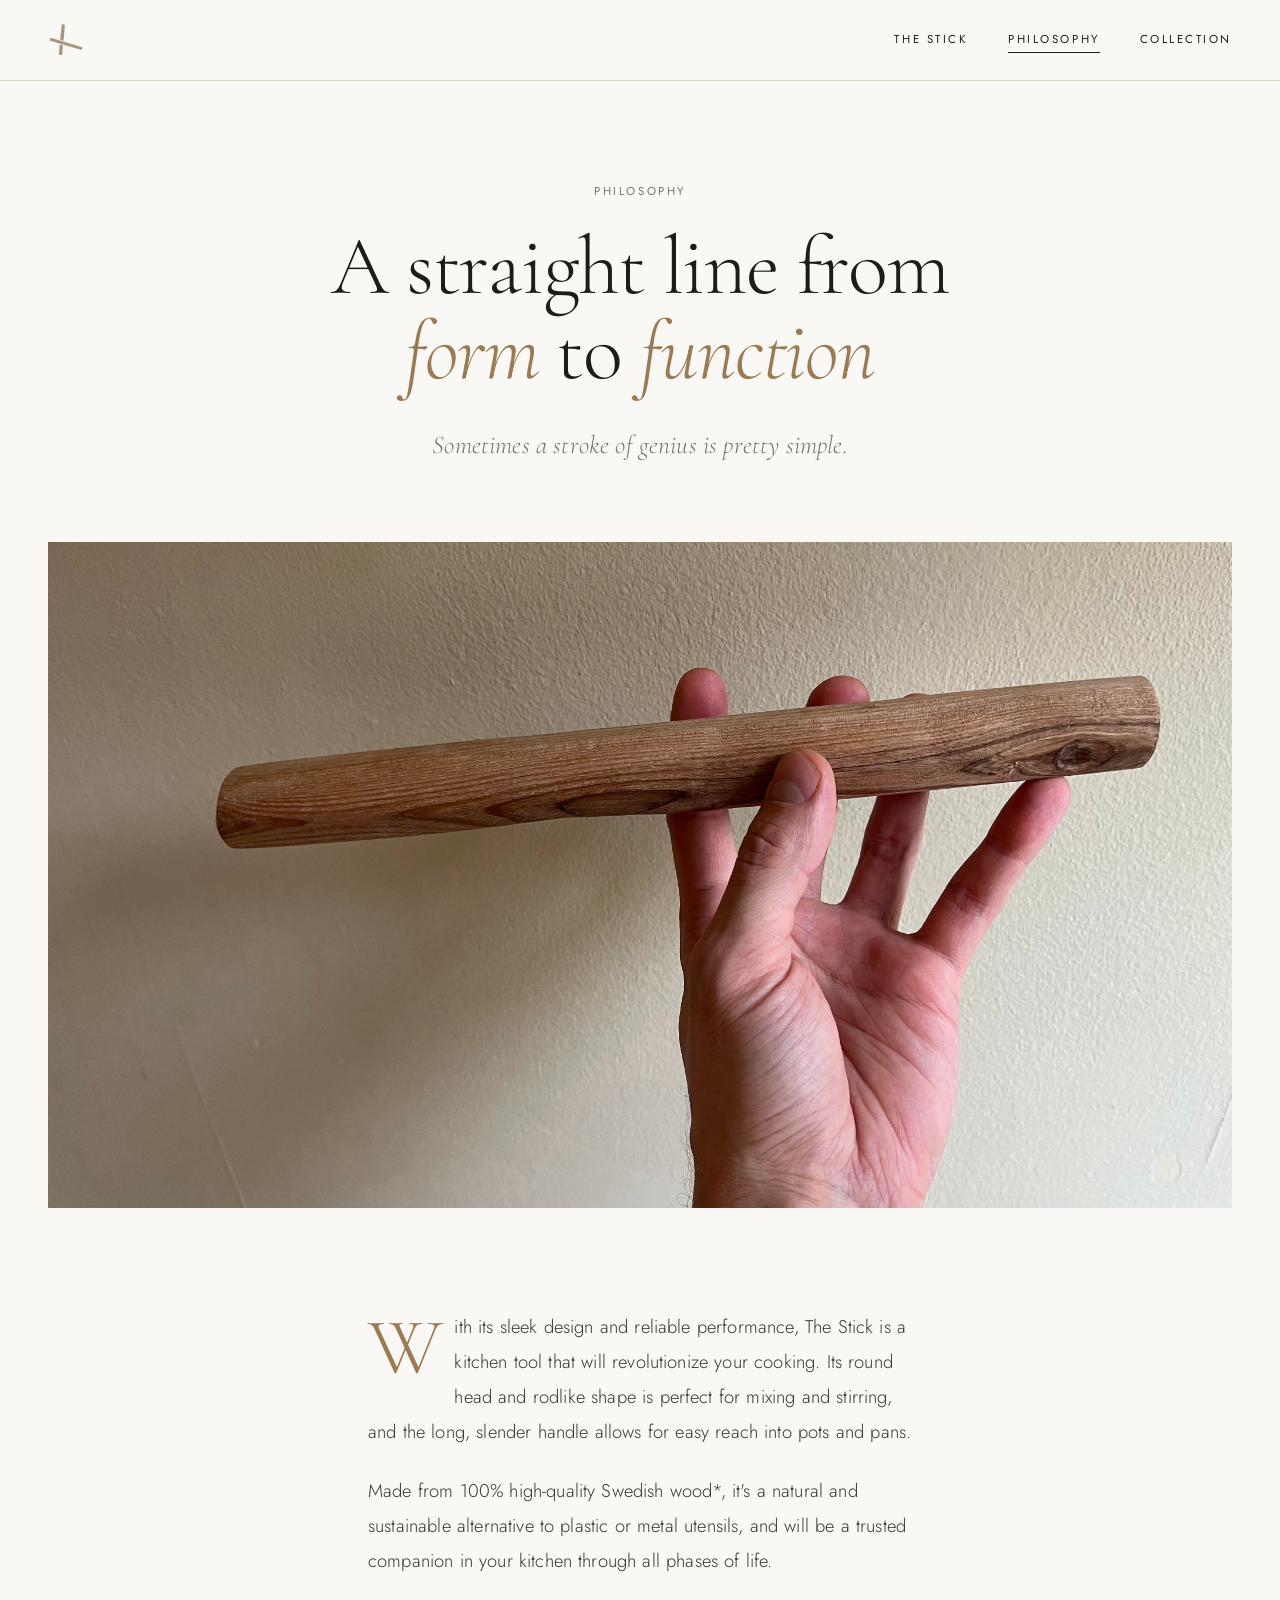
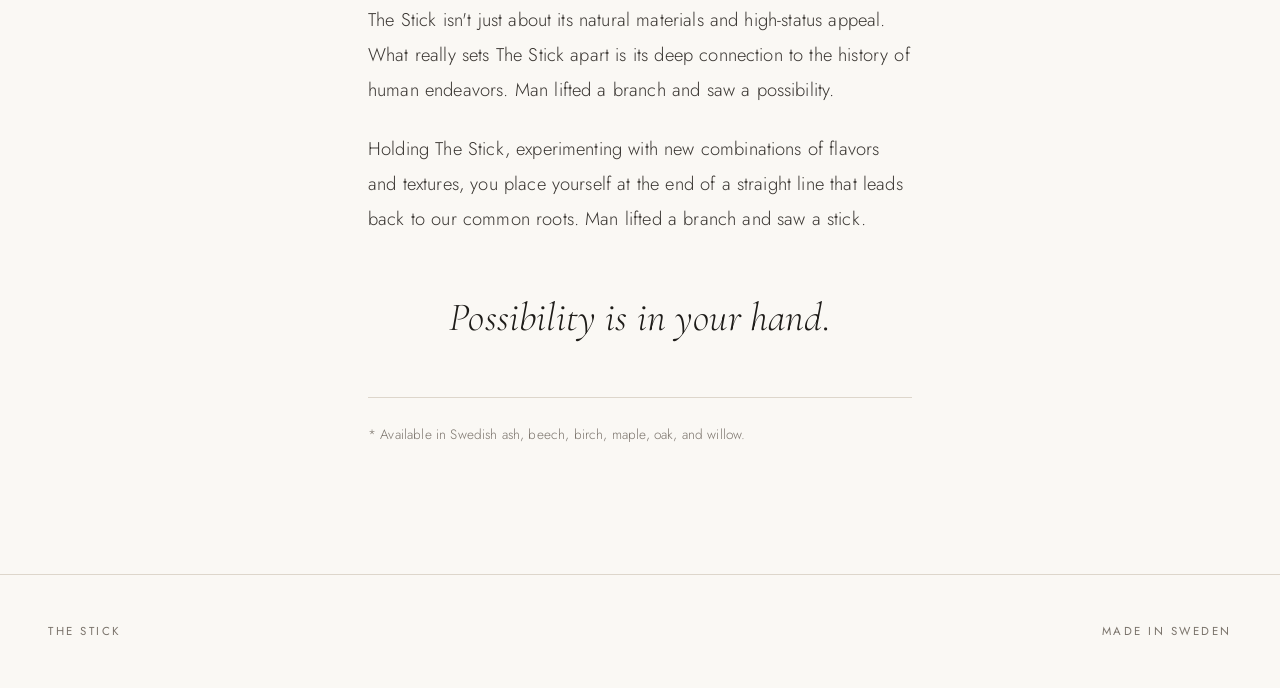
==== commit 83e9f79b: "Collection" ====
--- a/philosophy.html
+++ b/philosophy.html
@@ -22,7 +22,7 @@
             <nav class="site-nav" aria-label="Global">
                 <a href="index.html">The Stick</a>
                 <a href="philosophy.html" aria-current="page">Philosophy</a>
-                <a href="shop.html">Shop</a>
+                <a href="shop.html">Collection</a>
             </nav>
         </div>
     </header>
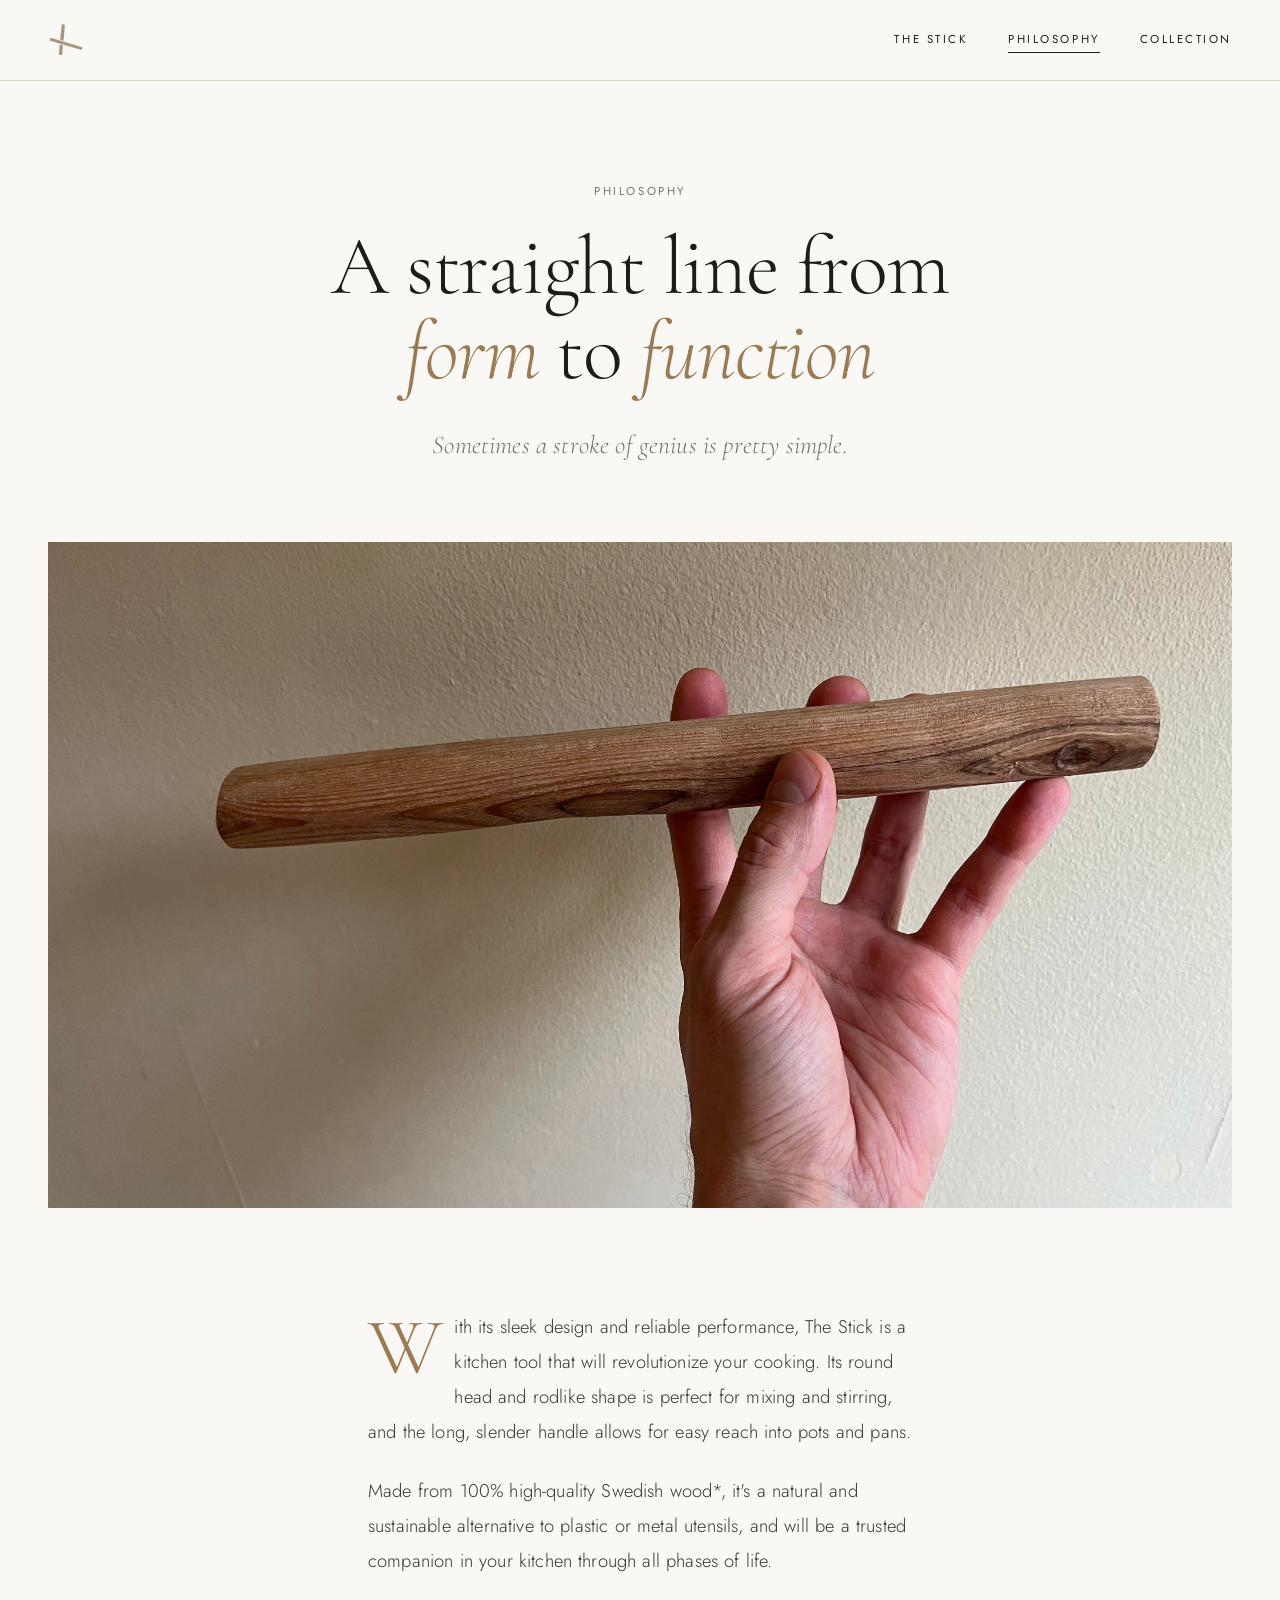
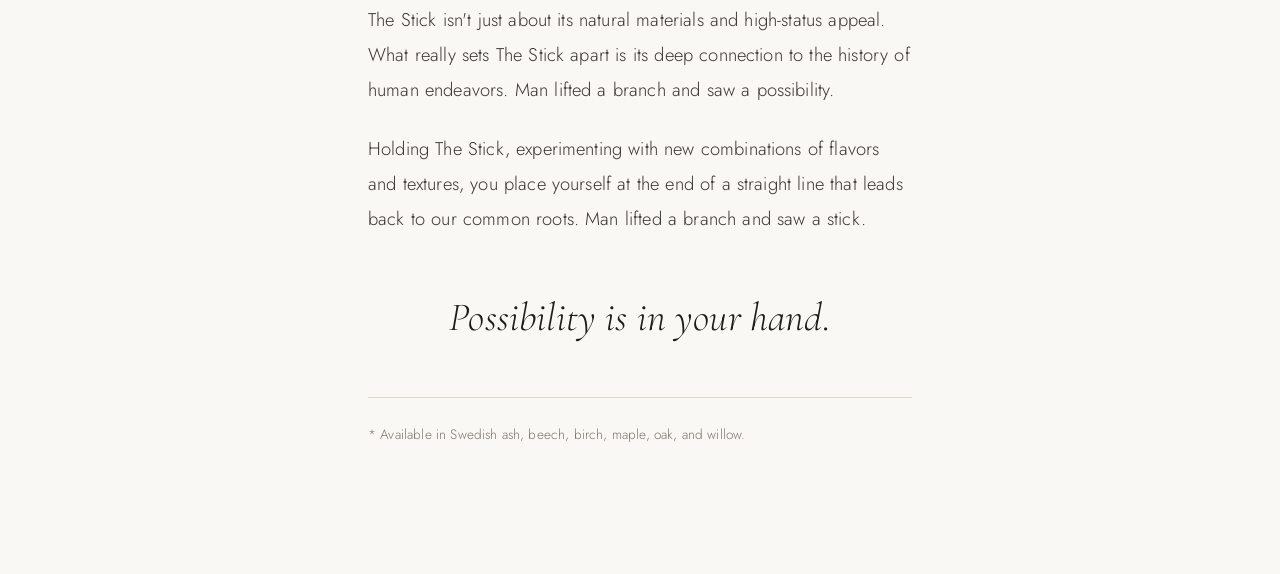
==== commit 8746dc7a: "Fixes" ====
--- a/philosophy.html
+++ b/philosophy.html
@@ -57,13 +57,6 @@
             <p class="footnote">* Available in Swedish ash, beech, birch, maple, oak, and willow.</p>
         </article>
     </main>
-
-    <footer class="site-footer">
-        <div class="wrap">
-            <span>The Stick</span>
-            <span>Made in Sweden</span>
-        </div>
-    </footer>
 </body>
 
 </html>
--- a/style.css
+++ b/style.css
@@ -1908,7 +1908,7 @@
     padding: 0 clamp(1.25rem, 4vw, 3rem);
 }
 
-/* Header & footer */
+/* Header */
 .site-header {
     position: sticky;
     top: 0;
@@ -1936,8 +1936,7 @@
 }
 
 .site-nav a,
-.eyebrow,
-.site-footer {
+.eyebrow {
     font-size: .72rem;
     font-weight: 400;
     letter-spacing: .22em;
@@ -1967,17 +1966,6 @@
     transform: scaleX(1);
 }
 
-.site-footer {
-    border-top: 1px solid var(--line);
-    padding: 3rem 0;
-    color: var(--stone);
-}
-
-.site-footer .wrap {
-    display: flex;
-    justify-content: space-between;
-}
-
 /* Typography */
 .eyebrow {
     display: block;
@@ -2268,6 +2256,13 @@
     color: var(--paper);
 }
 
+.add-to-cart:disabled {
+    border-color: var(--line);
+    background: transparent;
+    color: var(--stone);
+    cursor: default;
+}
+
 /* Philosophy */
 .article-head {
     max-width: 52rem;
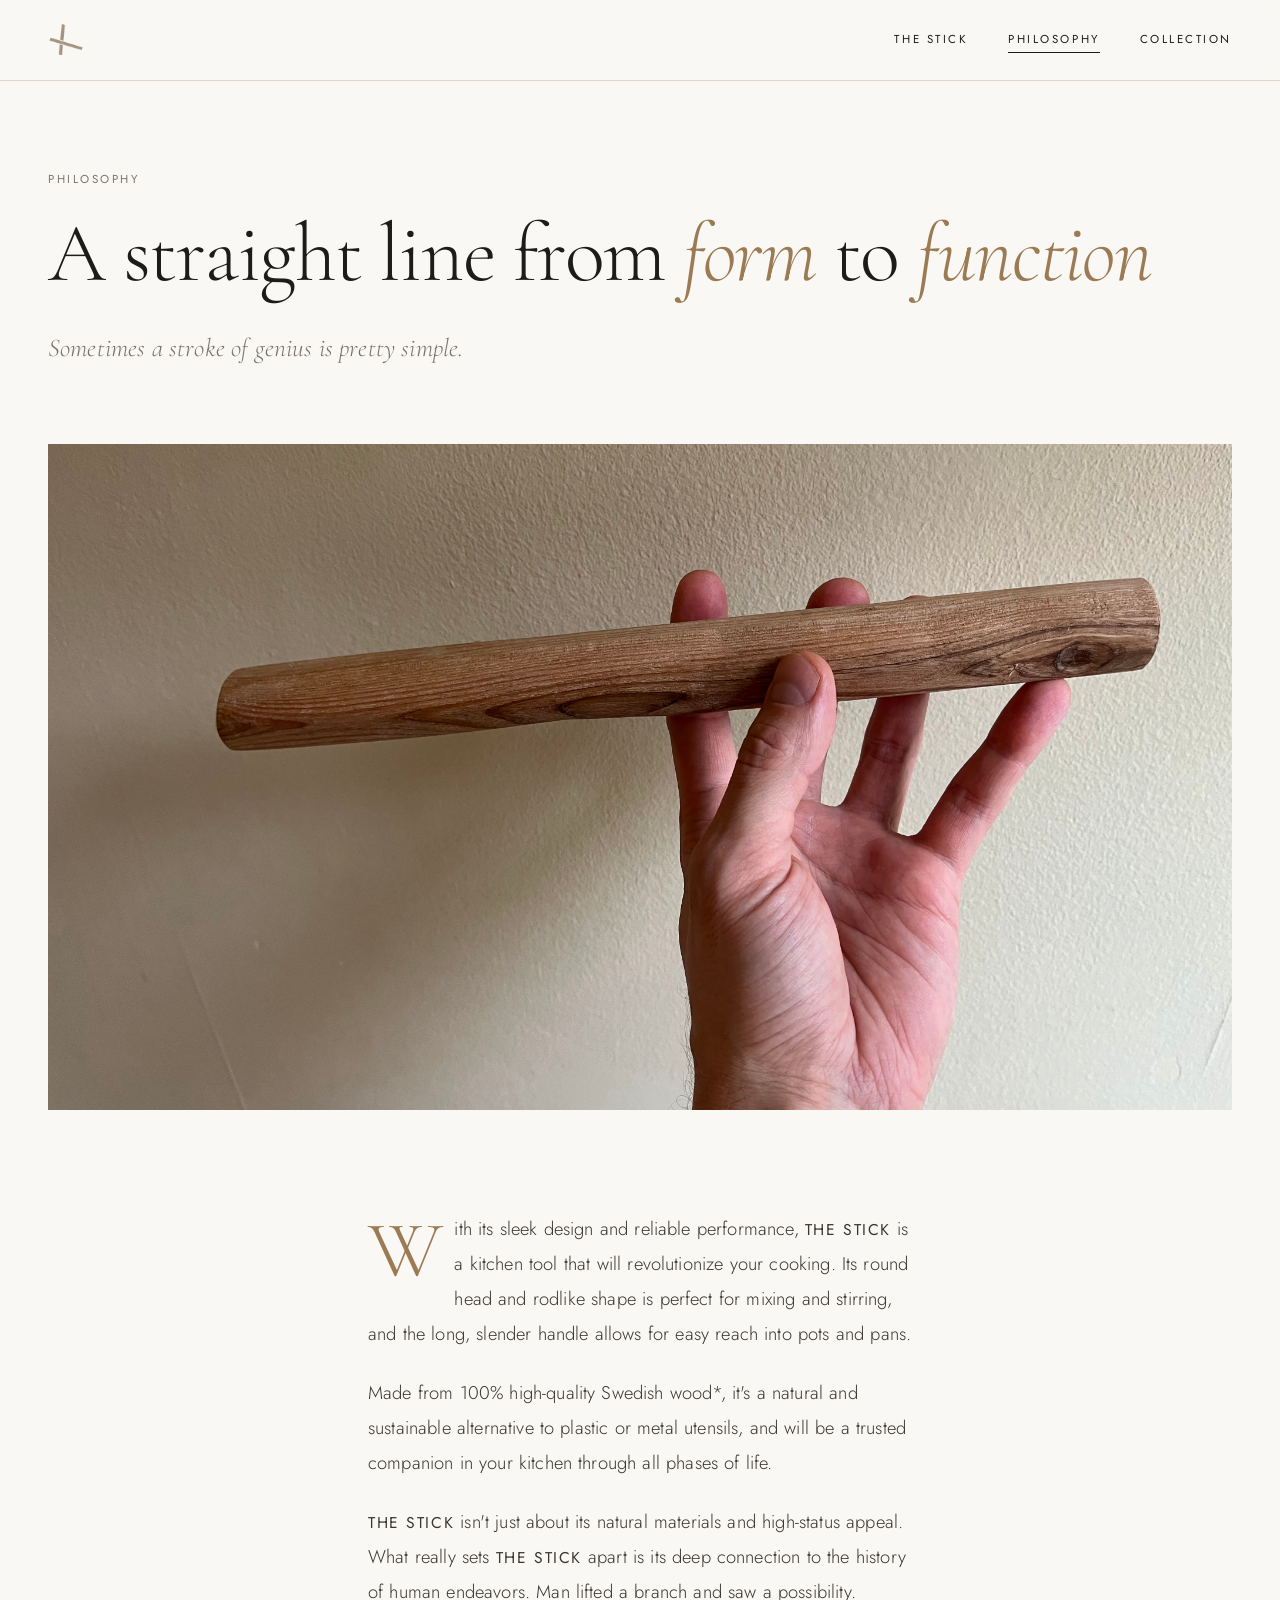
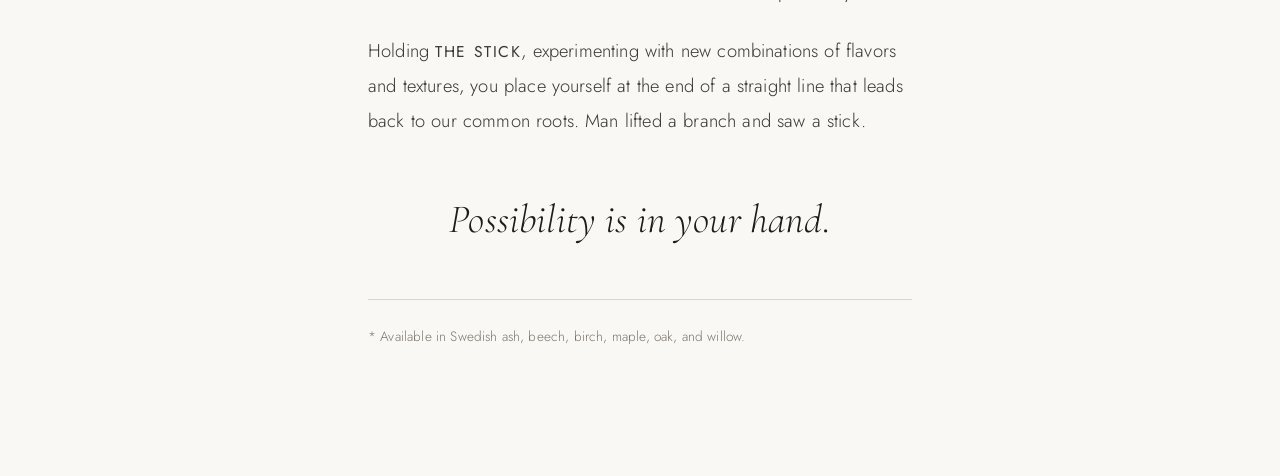
==== commit 1bf4d839: "Brand" ====
--- a/philosophy.html
+++ b/philosophy.html
@@ -3,6 +3,7 @@
 
 <head>
     <meta charset="utf-8">
+    <meta name="viewport" content="width=device-width, initial-scale=1">
     <title>The Stick - Philosophy</title>
     <link rel="preconnect" href="https://fonts.googleapis.com">
     <link rel="preconnect" href="https://fonts.gstatic.com" crossorigin>
@@ -41,16 +42,19 @@
         </div>
 
         <article class="wrap article">
-            <p>With its sleek design and reliable performance, The Stick is a kitchen tool that will revolutionize your
+            <p>With its sleek design and reliable performance, <span class="brand">The Stick</span> is a kitchen tool
+                that will revolutionize your
                 cooking. Its round head and rodlike shape is perfect for mixing and stirring, and the long, slender
                 handle
                 allows for easy reach into pots and pans.</p>
             <p>Made from 100% high-quality Swedish wood*, it's a natural and sustainable alternative to plastic or metal
                 utensils, and will be a trusted companion in your kitchen through all phases of life.</p>
-            <p>The Stick isn't just about its natural materials and high-status appeal. What really sets The Stick apart
+            <p><span class="brand">The Stick</span> isn't just about its natural materials and high-status appeal. What
+                really sets <span class="brand">The Stick</span> apart
                 is
                 its deep connection to the history of human endeavors. Man lifted a branch and saw a possibility.</p>
-            <p>Holding The Stick, experimenting with new combinations of flavors and textures, you place yourself at the
+            <p>Holding <span class="brand">The Stick</span>, experimenting with new combinations of flavors and
+                textures, you place yourself at the
                 end
                 of a straight line that leads back to our common roots. Man lifted a branch and saw a stick.</p>
             <p class="closing">Possibility is in your hand.</p>
--- a/style.css
+++ b/style.css
@@ -1891,6 +1891,7 @@
     --oak: #9c7a54;
     --serif: "Cormorant Garamond", Georgia, "Times New Roman", serif;
     --sans: "Jost", "Helvetica Neue", Arial, sans-serif;
+    --page-top: clamp(3rem, 7vw, 6rem);
 }
 
 .theme {
@@ -1986,6 +1987,13 @@
     color: var(--oak);
 }
 
+.brand {
+    font-size: .85em;
+    font-weight: 400;
+    letter-spacing: .1em;
+    text-transform: uppercase;
+}
+
 .display-sm {
     font-size: clamp(2rem, 4vw, 3.25rem);
 }
@@ -2021,9 +2029,8 @@
     display: grid;
     grid-template-columns: 1fr 1fr;
     gap: 4rem;
-    align-items: center;
-    min-height: calc(100vh - 5rem);
-    padding-top: 4rem;
+    align-items: start;
+    padding-top: var(--page-top);
     padding-bottom: 4rem;
 }
 
@@ -2185,7 +2192,8 @@
     grid-template-columns: 2fr 1fr;
     gap: 3rem;
     align-items: end;
-    padding: clamp(4rem, 8vw, 7rem) 0 clamp(3rem, 6vw, 5rem);
+    padding-top: var(--page-top);
+    padding-bottom: clamp(3rem, 6vw, 5rem);
 }
 
 .page-intro p {
@@ -2265,16 +2273,8 @@
 
 /* Philosophy */
 .article-head {
-    max-width: 52rem;
-    margin: 0 auto;
-    padding-top: clamp(4rem, 8vw, 7rem);
+    padding-top: var(--page-top);
     padding-bottom: clamp(3rem, 6vw, 5rem);
-    text-align: center;
-}
-
-.article-head .lede {
-    margin-left: auto;
-    margin-right: auto;
 }
 
 .article-image {
@@ -2331,7 +2331,8 @@
 @media (prefers-reduced-motion: no-preference) {
 
     .hero>*,
-    .page-intro>* {
+    .page-intro>*,
+    .article-head {
         animation: rise 1.1s cubic-bezier(.2, .7, .2, 1) both;
     }
 
@@ -2363,7 +2364,21 @@
     }
 
     .hero {
-        min-height: 0;
+        padding-bottom: 3rem;
+    }
+
+    .hero-image {
+        aspect-ratio: auto;
+        padding: 0;
+    }
+
+    .hero-image img {
+        max-width: min(100%, 28rem);
+    }
+
+    .feature {
+        height: 60vh;
+        min-height: 22rem;
     }
 
     .columns {
@@ -2385,10 +2400,76 @@
     }
 
     .shop-grid {
-        grid-template-columns: 1fr;
+        grid-template-columns: repeat(2, 1fr);
+        gap: 2.5rem 1rem;
+        padding-bottom: 5rem;
+    }
+
+    .product-meta {
+        flex-direction: column;
+        gap: .25rem;
+        margin-top: .75rem;
+        padding-top: .6rem;
+    }
+
+    .product h2 {
+        font-size: 1.3rem;
+    }
+
+    .product .price {
+        font-size: .8rem;
+    }
+
+    .add-to-cart {
+        margin-top: .75rem;
+        padding: .7rem .25rem;
+        font-size: .62rem;
+        letter-spacing: .14em;
+    }
+
+    .site-header .wrap {
+        height: 4rem;
+    }
+
+    .site-header img {
+        height: 1.75rem;
     }
 
     .site-nav {
-        gap: 1.5rem;
+        gap: 1.1rem;
+    }
+
+    .site-nav a {
+        font-size: .66rem;
+        letter-spacing: .14em;
+    }
+
+    .waitlist button {
+        padding-left: 1rem;
+    }
+
+    .article {
+        padding-top: 2.5rem;
+    }
+
+    .article p {
+        margin-bottom: .9rem;
+        font-size: .95rem;
+        line-height: 1.6;
+    }
+
+    .article p:first-child::first-letter {
+        font-size: 3.6rem;
+        padding: .3rem .5rem 0 0;
+    }
+
+    .article .closing {
+        margin: 1.75rem 0;
+        font-size: 1.6rem;
+    }
+
+    .article .footnote {
+        padding-top: 1rem;
+        font-size: .8rem;
     }
 }
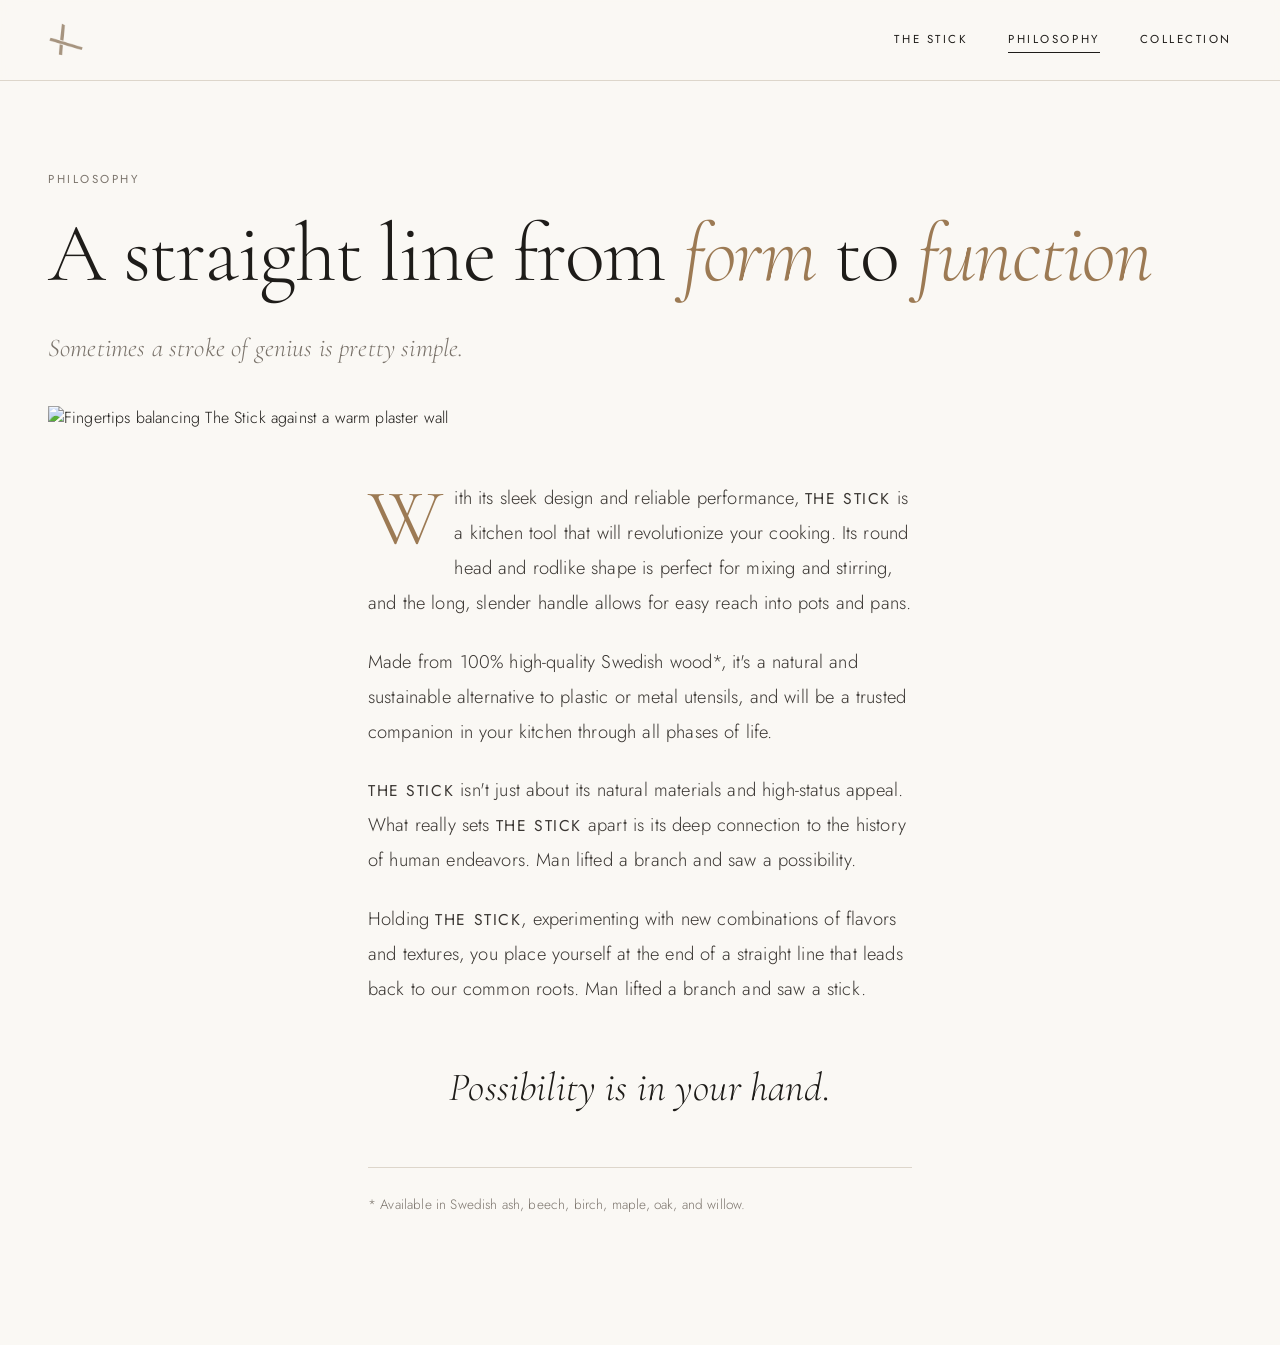
==== commit 0b235c02: "Update page" ====
--- a/philosophy.html
+++ b/philosophy.html
@@ -37,7 +37,7 @@
 
         <div class="wrap">
             <figure class="article-image">
-                <img src="img/IMG_1950.jpg" alt="A hand holding The Stick against a warm plaster wall">
+                <img src="img/IMG_1950-crop.jpg" alt="Fingertips balancing The Stick against a warm plaster wall">
             </figure>
         </div>
 
--- a/style.css
+++ b/style.css
@@ -2274,24 +2274,19 @@
 /* Philosophy */
 .article-head {
     padding-top: var(--page-top);
-    padding-bottom: clamp(3rem, 6vw, 5rem);
-}
-
-.article-image {
-    aspect-ratio: 16 / 9;
-    overflow: hidden;
+    padding-bottom: clamp(1.5rem, 3vw, 2.5rem);
 }
 
 .article-image img {
+    display: block;
     width: 100%;
-    height: 100%;
-    object-fit: cover;
+    height: auto;
 }
 
 .article {
     max-width: 40rem;
     margin: 0 auto;
-    padding-top: clamp(4rem, 8vw, 7rem);
+    padding-top: clamp(2rem, 4vw, 3.5rem);
     padding-bottom: clamp(4rem, 8vw, 7rem);
 }
 
@@ -2449,7 +2444,7 @@
     }
 
     .article {
-        padding-top: 2.5rem;
+        padding-top: 1.5rem;
     }
 
     .article p {
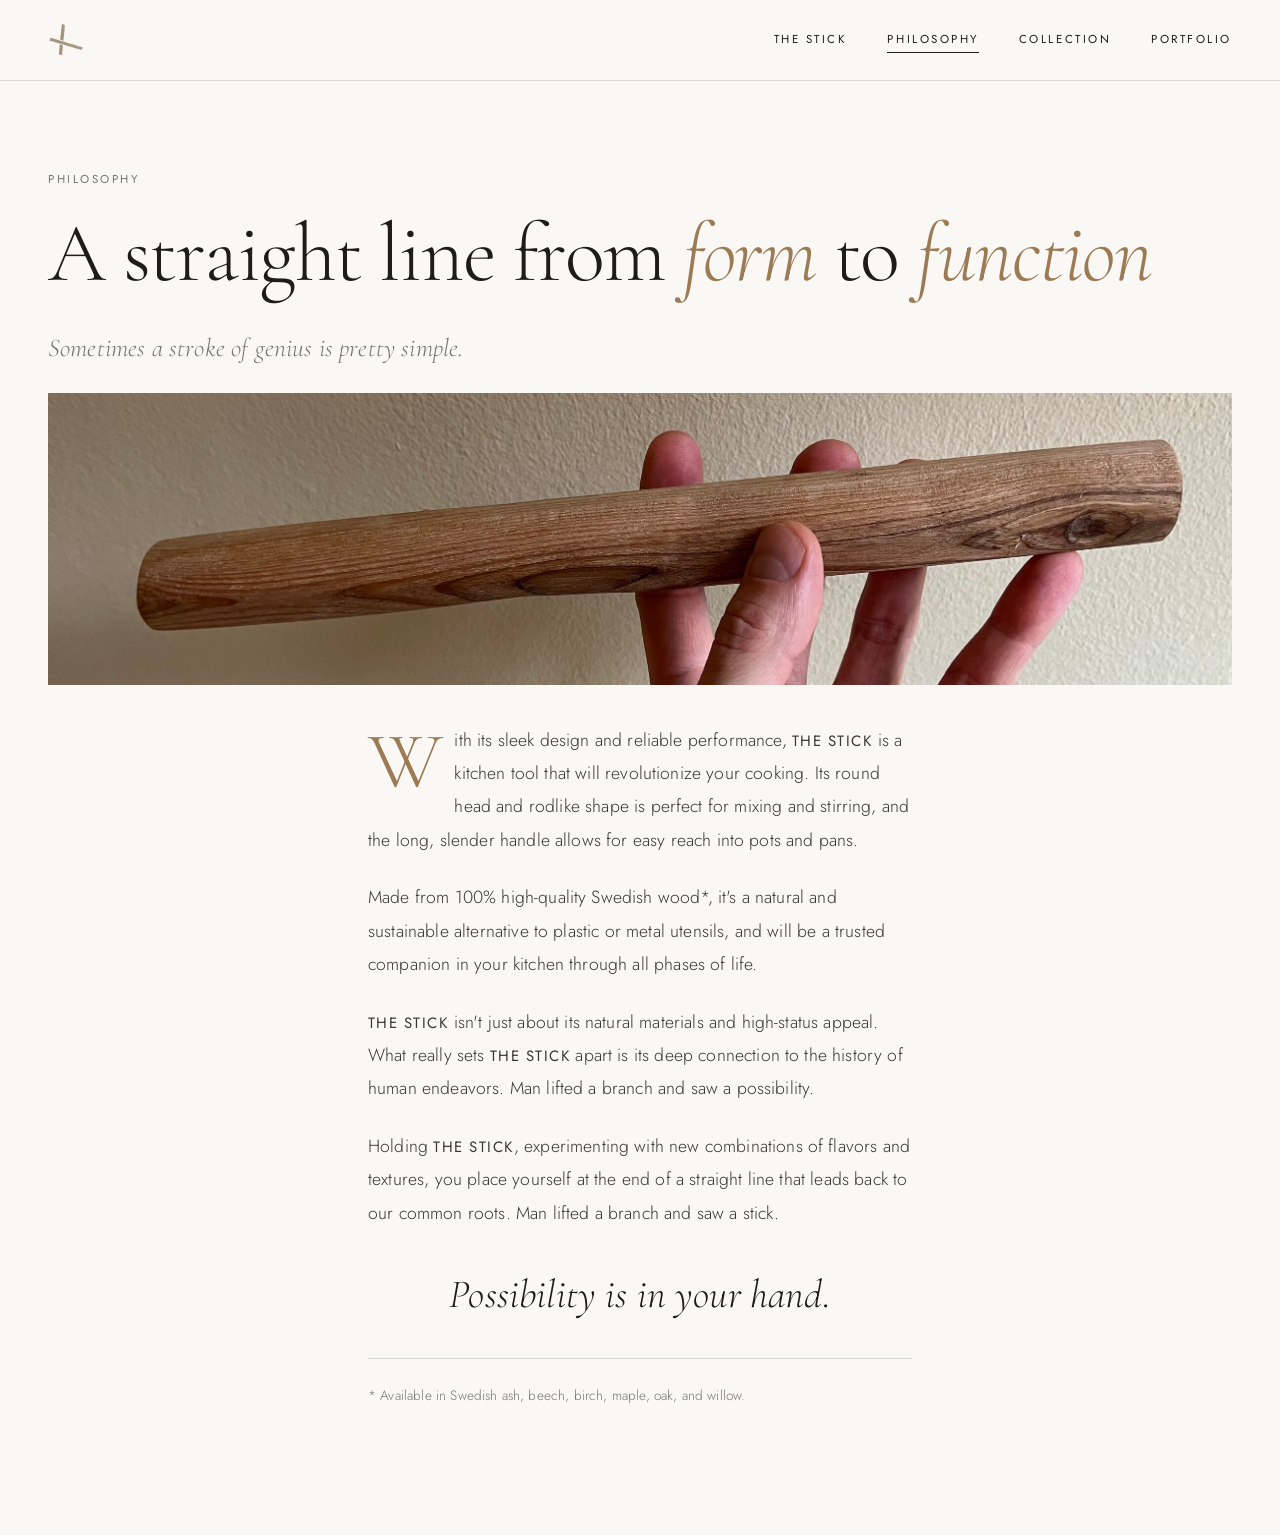
==== commit 1c785667: "Add portfolio" ====
--- a/philosophy.html
+++ b/philosophy.html
@@ -24,6 +24,7 @@
                 <a href="index.html">The Stick</a>
                 <a href="philosophy.html" aria-current="page">Philosophy</a>
                 <a href="shop.html">Collection</a>
+                <a href="portfolio.html">Portfolio</a>
             </nav>
         </div>
     </header>
--- a/style.css
+++ b/style.css
@@ -2193,7 +2193,7 @@
     gap: 3rem;
     align-items: end;
     padding-top: var(--page-top);
-    padding-bottom: clamp(3rem, 6vw, 5rem);
+    padding-bottom: clamp(1.5rem, 3vw, 2.5rem);
 }
 
 .page-intro p {
@@ -2271,10 +2271,59 @@
     cursor: default;
 }
 
+/* Portfolio */
+.portfolio-grid {
+    display: grid;
+    grid-template-columns: repeat(3, 1fr);
+    gap: 4rem 2.5rem;
+    padding-bottom: 8rem;
+}
+
+.work-media {
+    aspect-ratio: 1538 / 1974;
+    overflow: hidden;
+    background: var(--linen);
+}
+
+.work-media img {
+    width: 100%;
+    height: 100%;
+    object-fit: cover;
+    transition: transform 1.2s cubic-bezier(.2, .7, .2, 1);
+}
+
+.work:hover .work-media img {
+    transform: scale(1.04);
+}
+
+.work figcaption {
+    display: flex;
+    justify-content: space-between;
+    align-items: baseline;
+    gap: 1rem;
+    margin-top: 1.25rem;
+    padding-top: 1rem;
+    border-top: 1px solid var(--line);
+}
+
+.work h2 {
+    font-family: var(--serif);
+    font-size: 1.75rem;
+    font-weight: 400;
+    line-height: 1.1;
+}
+
+.work-note {
+    font-size: .72rem;
+    letter-spacing: .18em;
+    text-transform: uppercase;
+    color: var(--stone);
+}
+
 /* Philosophy */
 .article-head {
     padding-top: var(--page-top);
-    padding-bottom: clamp(1.5rem, 3vw, 2.5rem);
+    padding-bottom: clamp(1rem, 2vw, 1.75rem);
 }
 
 .article-image img {
@@ -2286,13 +2335,13 @@
 .article {
     max-width: 40rem;
     margin: 0 auto;
-    padding-top: clamp(2rem, 4vw, 3.5rem);
+    padding-top: clamp(1.5rem, 3vw, 2.5rem);
     padding-bottom: clamp(4rem, 8vw, 7rem);
 }
 
 .article p {
     margin-bottom: 1.5rem;
-    font-size: 1.15rem;
+    font-size: 1.10rem;
     line-height: 1.9;
     color: #3a3632;
 }
@@ -2307,7 +2356,7 @@
 }
 
 .article .closing {
-    margin: 3.5rem 0;
+    margin: 2.5rem 0;
     text-align: center;
     font-family: var(--serif);
     font-style: italic;
@@ -2358,6 +2407,10 @@
         gap: 3rem;
     }
 
+    .page-intro {
+        gap: 0;
+    }
+
     .hero {
         padding-bottom: 3rem;
     }
@@ -2386,6 +2439,12 @@
 
     .shop-grid {
         grid-template-columns: repeat(2, 1fr);
+    }
+
+    .portfolio-grid {
+        grid-template-columns: 1fr;
+        max-width: 34rem;
+        padding-bottom: 5rem;
     }
 }
 
@@ -2430,8 +2489,17 @@
         height: 1.75rem;
     }
 
+    .site-header .wrap>a {
+        flex-shrink: 0;
+    }
+
     .site-nav {
         gap: 1.1rem;
+    }
+
+    /* The logo already links home */
+    .site-nav a[href="index.html"] {
+        display: none;
     }
 
     .site-nav a {
@@ -2444,7 +2512,7 @@
     }
 
     .article {
-        padding-top: 1.5rem;
+        padding-top: 1.25rem;
     }
 
     .article p {
@@ -2459,7 +2527,7 @@
     }
 
     .article .closing {
-        margin: 1.75rem 0;
+        margin: 1.25rem 0;
         font-size: 1.6rem;
     }
 
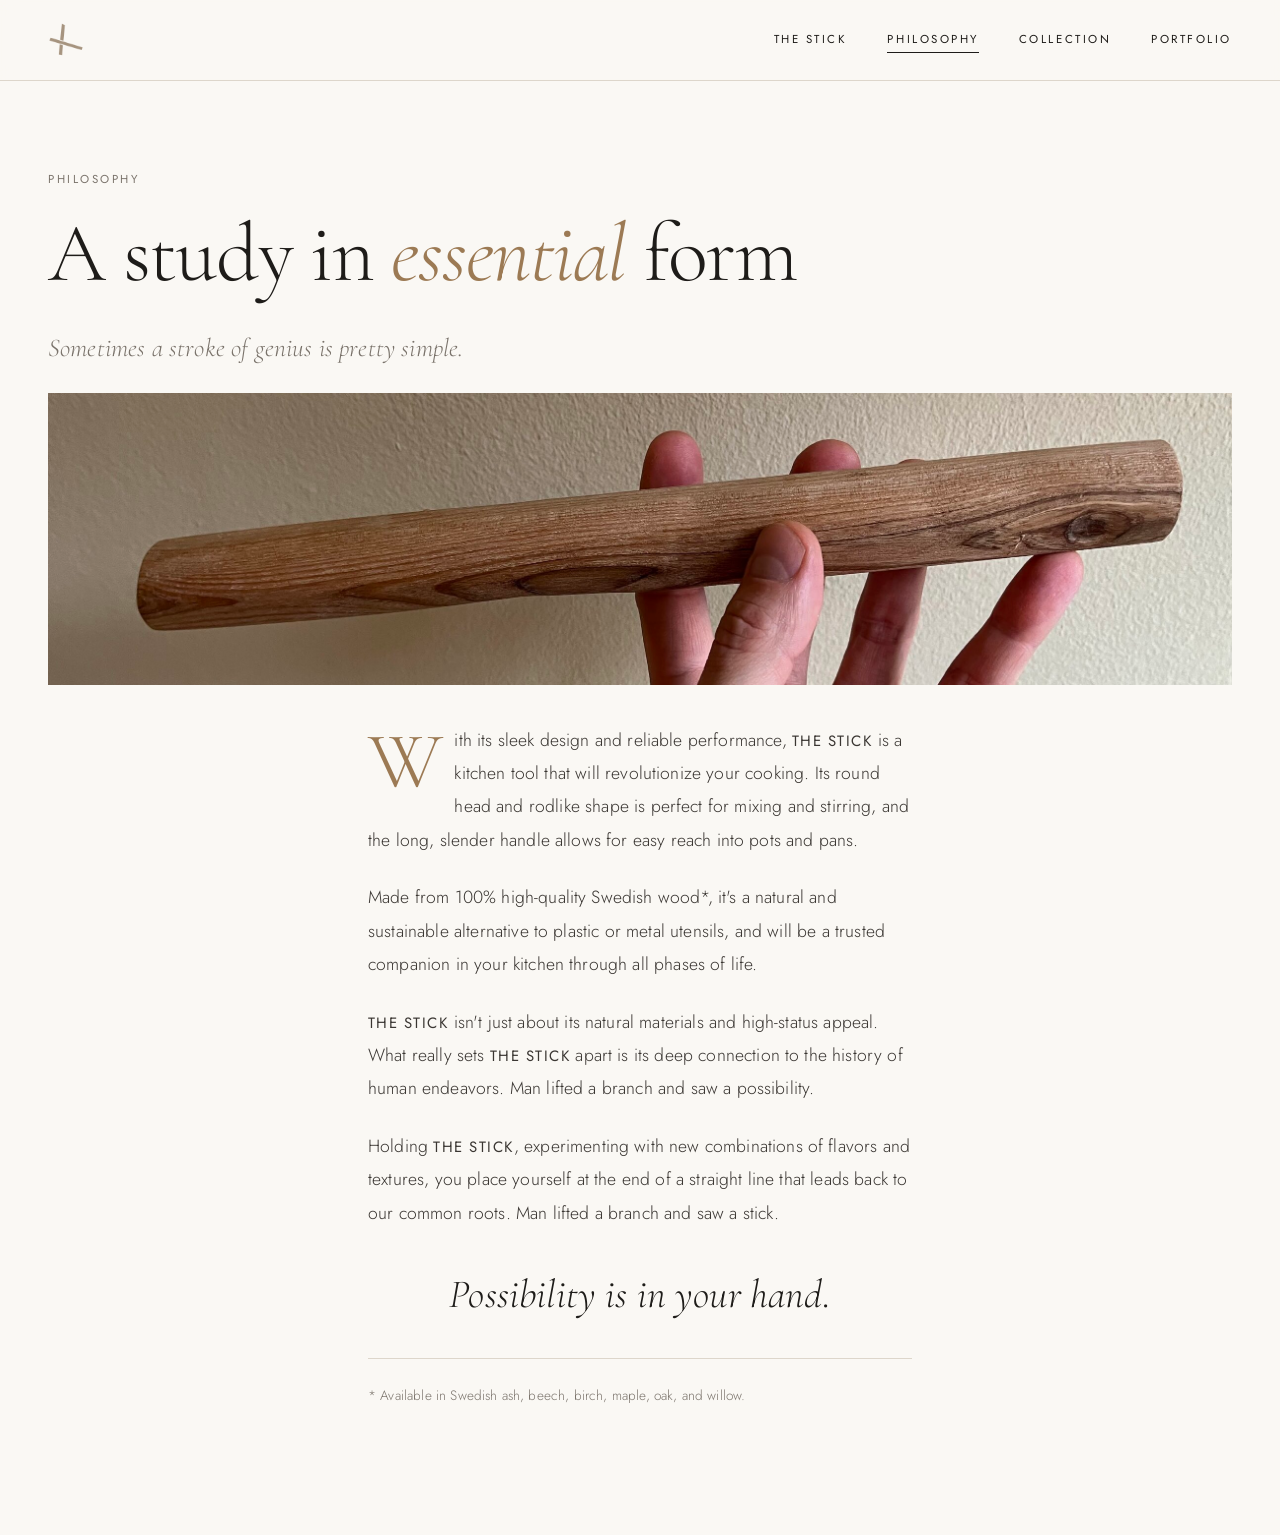
==== commit 5d9159e0: "Update philosophy.html" ====
--- a/philosophy.html
+++ b/philosophy.html
@@ -32,7 +32,7 @@
     <main>
         <header class="wrap article-head">
             <span class="eyebrow">Philosophy</span>
-            <h1 class="display">A straight line from <em>form</em> to <em>function</em></h1>
+            <h1 class="display">A study in <em>essential</em> form</h1>
             <p class="lede">Sometimes a stroke of genius is pretty simple.</p>
         </header>
 
@@ -64,4 +64,4 @@
     </main>
 </body>
 
-</html>+</html>
--- a/style.css
+++ b/style.css
@@ -2105,10 +2105,13 @@
     position: relative;
     height: 85vh;
     min-height: 30rem;
+    margin: 0;
+    width: 100vw;
     overflow: hidden;
 }
 
 .feature img {
+    display: block;
     width: 100%;
     height: 100%;
     object-fit: cover;
@@ -2126,9 +2129,6 @@
 .woods {
     display: grid;
     grid-template-columns: repeat(6, 1fr);
-    gap: 1px;
-    background: var(--line);
-    border: 1px solid var(--line);
 }
 
 .woods li {
@@ -2535,4 +2535,4 @@
         padding-top: 1rem;
         font-size: .8rem;
     }
-}+}
